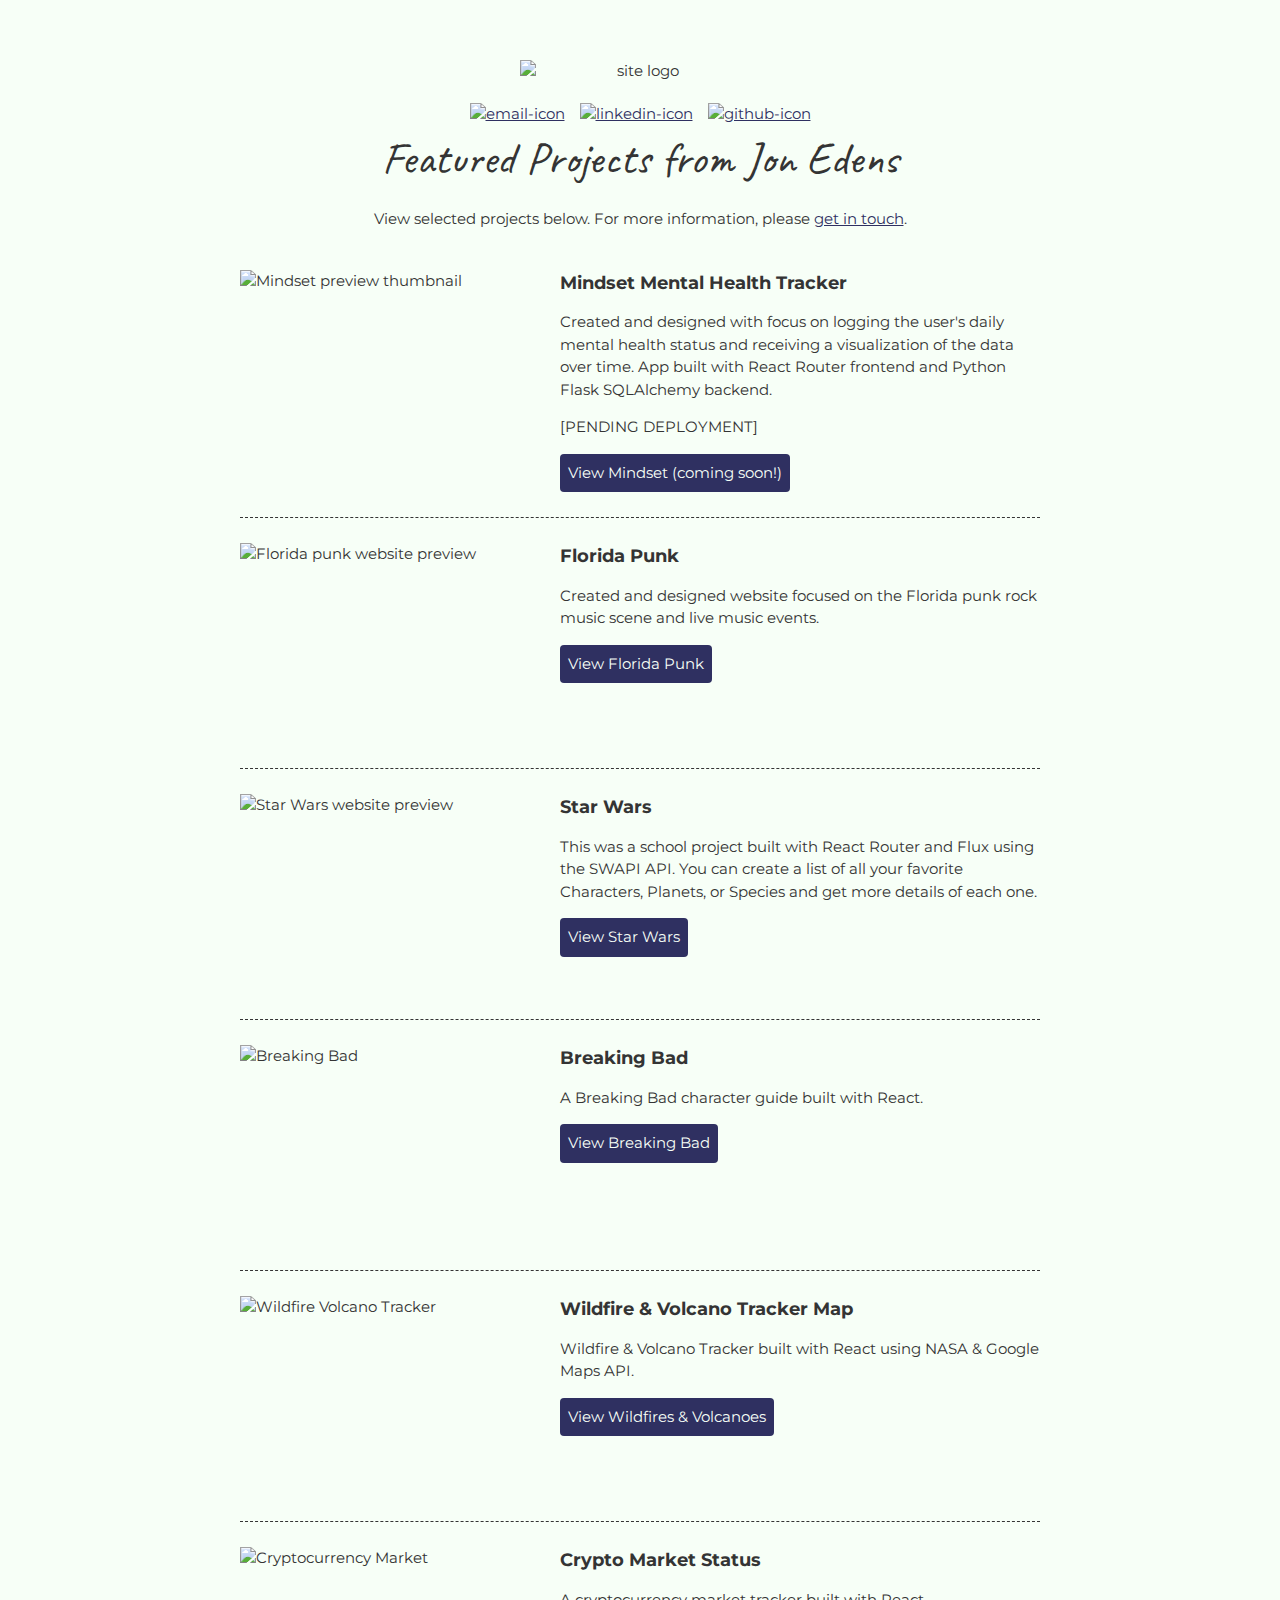
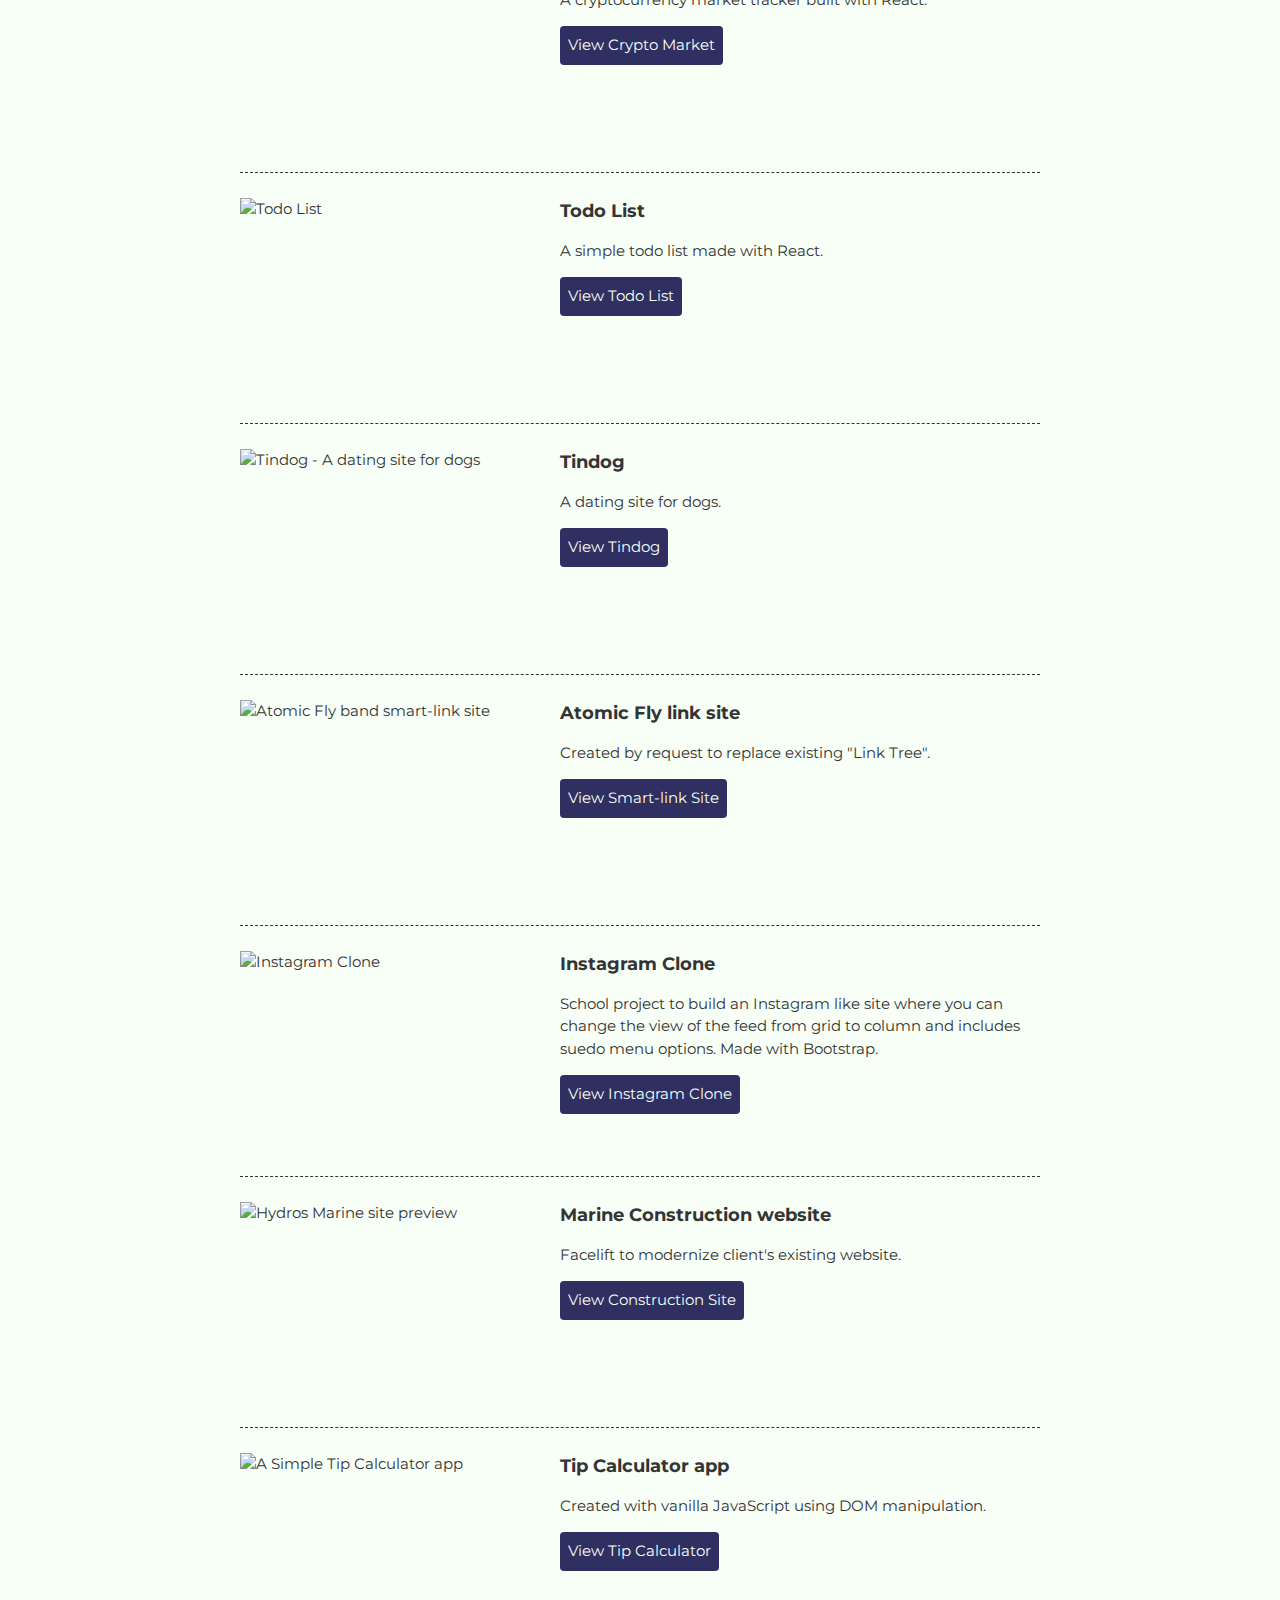
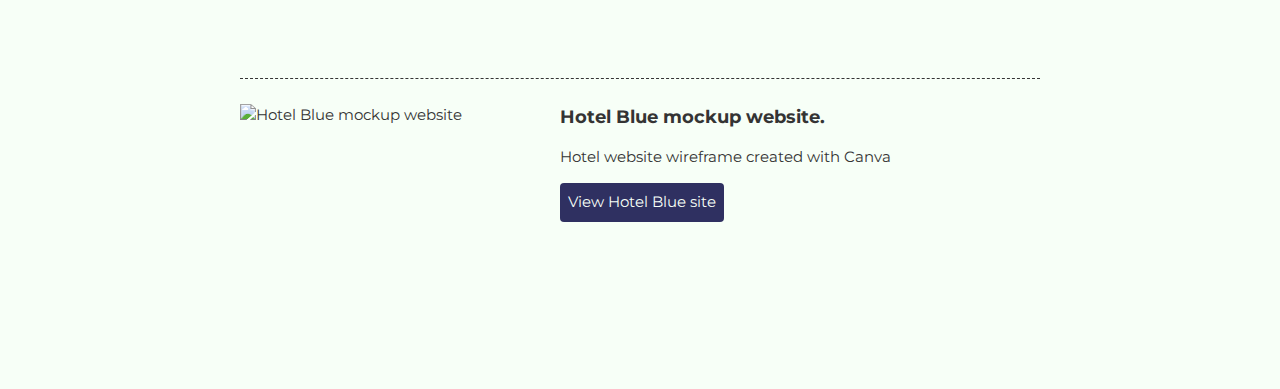
==== index.html @ 1328e7fe "meta update" ====
<!DOCTYPE html>
<html lang="en">
  <head>
    <!-- Google tag (gtag.js) -->
    <script
      async
      src="https://www.googletagmanager.com/gtag/js?id=G-LYN0YYN5Z9"
    ></script>
    <script>
      window.dataLayer = window.dataLayer || [];
      function gtag() {
        dataLayer.push(arguments);
      }
      gtag("js", new Date());

      gtag("config", "G-LYN0YYN5Z9");
    </script>
    <title>Jon Edens | Web Developer for hire: Project Index</title>
    <!-- Meta -->
    <meta charset="utf-8" />
    <meta name="viewport" content="width=device-width, initial-scale=1.0" />
    <meta
      name="description"
      content="Jon Edens Web Developer for hire. View my Project List."
    />
    <meta
      name="keywords"
      content="Jon Edens,edens,jon eden,john edens,john eden,jonathan edens,web developer,software developer,website design,web design,web designer,website redesign,fix my website,update my website,professional website,create website,create a website,website builder,freelance,Florida,Fort Lauderdale,Oakland Park,Miami,for hire,ecommerce website,software engineer,website,html,javascript,css,js,react,react.js,python,website maintenance,wordpress,wordpress developer,wordpress builder,woocommerce,for hire,freelance,shopify,shopify developer"
    />
    <meta name="author" content="Jon Edens, Web Developer" />
    <link
      href="https://fonts.googleapis.com/css2?family=Caveat&amp;family=Montserrat:wght@400;600&amp;display=swap"
      rel="stylesheet"
    />
    <link href="images/favicon-round-je.png" rel="shortcut icon" />
    <link href="styles.css" rel="stylesheet" />
  </head>

  <body>
    <section class="projects">
      <div class="content-wrap divider">
        <!-- LOGO SECTION -->
        <div class="left-wrapper">
          <div class="logo-wrapper">
            <img
              alt="site logo"
              class="logo-img"
              src="https://jonedens.com/images/logo_transparent_crop.png"
            />
          </div>
          <div class="icon-wrapper-left">
            <a
              href="mailto:mrjonedens@gmail.com?subject=Inquiry%20from%20JonEdens.com"
              ><img
                class="icon-email"
                src="https://jonedens.com/images/icons/email_icon_square.png"
                alt="email-icon"
            /></a>
            <a href="https://www.linkedin.com/in/jonedens/" target="_blank"
              ><img
                class="icon-linkedin"
                src="https://jonedens.com/images/icons/linkedin_icon.png"
                alt="linkedin-icon"
            /></a>
            <a href="https://github.com/jedens5000" target="_blank"
              ><img
                class="icon-github"
                src="https://jonedens.com/images/icons/github_icon.png"
                alt="github-icon"
            /></a>
          </div>
        </div>
        <!-- <div class="icon-wrapper">
          <a
            href="mailto:mrjonedens@gmail.com?subject=Inquiry from JonEdens.com"
            ><img
              class="icon-email"
              src="https://jonedens.com/images/icons/email_icon_square.png"
          /></a>
          <a href="https://www.linkedin.com/in/jonedens/" target="_blank"
            ><img
              class="icon-linkedin"
              src="https://jonedens.com/images/icons/linkedin_icon.png"
              alt="linkedin-icon"
          /></a>
          <a href="https://github.com/jedens5000" target="_blank"
            ><img
              class="icon-github"
              src="https://jonedens.com/images/icons/github_icon.png"
              alt="github-icon"
          /></a>
        </div> -->

        <h2 class="center">
          Featured Projects from <span class="break">Jon Edens</span>
        </h2>

        <p class="center">
          View selected projects below. For more information, please
          <a href=" mailto:mrjonedens@gmail.com">get in touch</a>.
        </p>

        <section class="project-item">
          <img
            alt="Mindset preview thumbnail"
            class="project-img"
            id="mindset-img"
            src="https://jonedens.com/images/mental-health-tracker-sm.png"
          />
          <h3>Mindset Mental Health Tracker</h3>
          <p>
            Created and designed with focus on logging the user's daily mental
            health status and receiving a visualization of the data over time.
            App built with React Router frontend and Python Flask SQLAlchemy
            backend.
          </p>
          <p>[PENDING DEPLOYMENT]</p>

          <!-- <p>Log in with these credentials to see the app with active data:<br />
					User: test@test.com || Pw: test123</p> -->
          <a
            class="btn mindset-btn"
            href="https://github.com/jedens5000/Health-Tracker-4GA"
            target="_blank"
            >View Mindset (coming soon!)</a
          >
        </section>

        <section class="project-item">
          <img
            alt="Florida punk website preview"
            class="project-img"
            src="https://jonedens.com/images/floridapunk.png"
          />
          <h3>Florida Punk</h3>
          <p>
            Created and designed website focused on the Florida punk rock music
            scene and live music events.
          </p>
          <a class="btn" href="https://www.floridapunk.com" target="_blank"
            >View Florida Punk</a
          >
        </section>

        <section class="project-item">
          <img
            alt="Star Wars website preview"
            class="project-img"
            src="https://jonedens.com/images/starwars-preview-sm.png"
          />
          <h3>Star Wars</h3>
          <p>
            This was a school project built with React Router and Flux using the
            SWAPI API. You can create a list of all your favorite Characters,
            Planets, or Species and get more details of each one.
          </p>
          <a class="btn" href="https://star-wars-4ga.vercel.app" target="_blank"
            >View Star Wars</a
          >
        </section>

        <section class="project-item">
          <img
            alt="Breaking Bad"
            class="project-img"
            src="https://jonedens.com/images/breakingbad.png"
          />
          <h3>Breaking Bad</h3>
          <p>A Breaking Bad character guide built with React.</p>
          <a class="btn" href="./projects/breaking-bad" target="_blank"
            >View Breaking Bad</a
          >
        </section>

        <section class="project-item">
          <img
            alt="Wildfire Volcano Tracker"
            class="project-img"
            src="https://jonedens.com/images/wildfire-volcano-sm.png"
          />
          <h3>Wildfire &amp; Volcano Tracker Map</h3>
          <p>
            Wildfire &amp; Volcano Tracker built with React using NASA &amp;
            Google Maps API.
          </p>
          <a
            class="btn"
            href="./projects/wildfire-volcano-tracker/"
            target="_blank"
            >View Wildfires &amp; Volcanoes</a
          >
        </section>

        <section class="project-item">
          <img
            alt="Cryptocurrency Market"
            class="project-img"
            src="https://jonedens.com/images/crypto.png"
          />
          <h3>Crypto Market Status</h3>
          <p>A cryptocurrency market tracker built with React.</p>
          <a class="btn" href="./projects/crypto-tracker" target="_blank"
            >View Crypto Market</a
          >
        </section>

        <section class="project-item">
          <img
            alt="Todo List"
            class="project-img"
            src="https://jonedens.com/images/todo-preview.png"
          />
          <h3>Todo List</h3>
          <p>A simple todo list made with React.</p>
          <a
            class="btn"
            href="https://jedens-todo-list.vercel.app"
            target="_blank"
            >View Todo List</a
          >
        </section>

        <section class="project-item">
          <img
            alt="Tindog - A dating site for dogs"
            class="project-img"
            src="https://jonedens.com/images/tin-dog.png"
          />
          <h3>Tindog</h3>
          <p>A dating site for dogs.</p>
          <a class="btn" href="./projects/tindog/" target="_blank"
            >View Tindog</a
          >
        </section>

        <section class="project-item">
          <img
            alt="Atomic Fly band smart-link site"
            class="project-img"
            src="https://jonedens.com/images/AF-links.jpg"
          />
          <h3>Atomic Fly link site</h3>
          <p>Created by request to replace existing &quot;Link Tree&quot;.</p>
          <a class="btn" href="./projects/atomicfly/" target="_blank"
            >View Smart-link Site</a
          >
        </section>

        <section class="project-item">
          <img
            alt="Instagram Clone"
            class="project-img"
            src="https://jonedens.com/images/insta-preview.png"
          />
          <h3>Instagram Clone</h3>
          <p>
            School project to build an Instagram like site where you can change
            the view of the feed from grid to column and includes suedo menu
            options. Made with Bootstrap.
          </p>
          <a class="btn" href="./projects/instagram/" target="_blank"
            >View Instagram Clone</a
          >
        </section>

        <section class="project-item">
          <img
            alt="Hydros Marine site preview"
            class="project-img"
            src="https://jonedens.com/images/hydro-marine-preview.jpg"
          />
          <h3>Marine Construction website</h3>
          <p>Facelift to modernize client's existing website.</p>
          <a class="btn" href="./projects/hydros-marine/" target="_blank"
            >View Construction Site</a
          >
        </section>

        <section class="project-item">
          <img
            alt="A Simple Tip Calculator app"
            class="project-img"
            src="https://jonedens.com/images/tip-calculator.png"
          />
          <h3>Tip Calculator app</h3>
          <p>Created with vanilla JavaScript using DOM manipulation.</p>
          <a class="btn" href="./projects/tip-calculator/" target="_blank"
            >View Tip Calculator</a
          >
        </section>

        <section class="project-item">
          <img
            alt="Hotel Blue mockup website"
            class="project-img"
            src="https://jonedens.com/images/hotelblue.png"
          />
          <h3>Hotel Blue mockup website.</h3>
          <p>Hotel website wireframe created with Canva</p>
          <a
            class="btn"
            href="https://www.canva.com/design/DAEsFxUcDjE/vSkSIZcuU9o3FLZ7LSgmeQ/view?website#4:hotel-blue"
            target="_blank"
            >View Hotel Blue site</a
          >
        </section>
      </div>
    </section>
  </body>
  <!-- THIS SECTION INTENDED FOR MOBILE USE ONLY -->
  <!-- <footer>
	<div class="footer-wrapper">
		<a href="mailto:mrjonedens@gmail.com?subject=Inquiry from JonEdens.com"><img class="icon-email"
				src="https://jonedens.com/images/icons/email_icon_square.png"></a>
		<a href="https://www.linkedin.com/in/jonedens/" target="_blank"><img class="icon-linkedin"
				src="https://jonedens.com/images/icons/linkedin_icon.png" alt="linkedin-icon"></a>
		<a href="https://github.com/jedens5000" target="_blank"><img class="icon-github"
				src="https://jonedens.com/images/icons/github_icon.png" alt="github-icon"></a>
	</div>
</footer> -->
</html>
---- styles.css ----
/* Global Styles
----------------------------------------------------------- */
html {
  box-sizing: border-box;
}
*,
*:before,
*:after {
  box-sizing: inherit;
}
body {
  color: #343434;
  margin: 0;
  padding: 0;
  font-family: "Montserrat", sans-serif;
  font-size: 15px;
  line-height: 1.5;
}

.left-wrapper {
  position: fixed;
  left: 2%;
  display: flex;
  flex-direction: column;
  width: 20%;
  text-align: center;
}

.logo-wrapper {
  position: relative;
  left: 2%;
  display: flex;
  flex-direction: column;
  /* width: 20%; */
  /* border: dotted red 1px; */
}

.logo-img {
  position: relative;
  /* left: 2%; */
  /* width: 20%; */
  padding-bottom: 20px;
}

.icon-wrapper-left {
  position: relative;
  display: flex;
  flex-direction: row;
  /* justify-items: end; */
  justify-content: center;
  float: right;
  /* right: 20px; */
  z-index: 1;
}

/* .icon-wrapper {
  position: absolute;
  display: flex;
  flex-direction: row;
  justify-items: end;
  float: right;
  right: 20px;
  border: dotted red 1px;
} */
.icon-email,
.icon-linkedin,
.icon-github {
  height: 3rem;
}
.icon-linkedin {
  padding: 0 15px;
}

.project-img {
  width: 300px;
  height: 200px;
}
a {
  color: #ffe66d;
}
a:hover {
  text-decoration: none;
}
h1 {
  font-size: 100px;
  line-height: 1;
}
h2 {
  margin: 0;
  font-size: 45px;
}
h1,
h2 {
  font-family: "Caveat", cursive;
  font-weight: 400;
  margin: 0;
}
.content-wrap {
  max-width: 800px;
  width: 85%;
  margin: 0 auto;
  padding: 60px 0;
}
h3 {
  margin-bottom: 0;
}
.item-details h3 + p {
  font-style: italic;
}
.item-details h3 ~ p {
  margin: 0;
}
.divider > section {
  border-bottom: 1px dashed #343434;
  padding: 25px 0;
}
.divider > section:last-of-type {
  border-bottom: none;
}

.footer-wrapper {
  position: relative;
  display: flex;
  flex-direction: row;
  justify-content: center;
}

/* Profile
----------------------------------------------------------- */
header {
  background: #2f3061;
  color: #f7fff7;
}

/* Projects
----------------------------------------------------------- */
.projects {
  background: #f7fff7;
}
.projects a {
  color: #2f3061;
}
.projects .btn {
  color: #f7fff7;
  background: #2f3061;
  text-decoration: none;
  padding: 8px;
  border-radius: 4px;
  display: inline-block;
}
.projects btn:hover {
  background: rgba(47, 48, 97, 80%);
}
.project-item {
  overflow: hidden;
  border-bottom: 1px dashed #343434;
  padding: 25px 0;
}
.project-item h3 {
  margin-top: 0;
}
/* Work Experience
----------------------------------------------------------- */
/* .work {
  background: #a1c6d7;
} */

/* Education
----------------------------------------------------------- */
/* .education {
  background-image: url(../images/joanna-kosinska-unsplash.jpg);
  background-size: cover;
  background-position: top right;
  padding-bottom: 100px;
}
.education p {
  width: 60%;
} */

/* Contact
----------------------------------------------------------- */
/* footer {
  background: #343434;
  color: #f7fff7;
} */
/* .contact-list {
  list-style-type: none;
  padding: 0;
}
.contact-list a {
  padding: 15px;
  display: inline-block;
} */

/* Responsive styles
----------------------------------------------------------- */
/* viewports that are 1444px or LESS */
@media screen and (max-width: 1444px) {
  .left-wrapper {
    position: relative;
    display: flex;
    flex-direction: column;
    justify-content: center;
    margin: 0 auto;
    width: 95%;
    left: auto;
    /* border: dotted red 1px; */
  }
  .logo-wrapper {
    position: relative;
    left: 0%;
  }
  .logo-img {
    position: relative;
    width: 15rem;
    margin: 0 auto;
    text-align: center;
  }

  .center {
    text-align: center;
  }
}

@media screen and (max-width: 938px) {
  #mindset-img {
    margin-bottom: 70px;
  }
}

/* this media query only applies to viewports that are 750px or LARGER */
@media screen and (min-width: 750px) {
  header,
  footer {
    text-align: center;
  }
  .project-item img {
    float: left;
    margin-right: 20px;
  }
  .job-item {
    display: grid;
    grid-template-columns: 1fr 2fr;
    column-gap: 20px;
  }
  .contact-list {
    display: flex;
    justify-content: center;
  }
}
/* viewports that are 749px or LESS */
@media screen and (max-width: 749px) {
  h1 {
    font-size: 75px;
    line-height: 0.9;
    margin-bottom: 20px;
  }
  h2 {
    font-size: 30px;
    line-height: 1;
  }
  .contact-list a {
    padding: 5px;
  }
  .logo-img {
    width: 15rem;
    float: none;
    margin: 0 auto;
  }
  /* .icon-wrapper {
    position: relative;
    flex-direction: row;
    justify-content: center;
    right: auto;
    padding-top: 15px;
  } */
  .project-item {
    text-align: center;
  }
  .project-img {
    float: none;
    margin-bottom: 15px;
  }
  #mindset-img {
    margin-bottom: 15px;
  }
}

@media screen and (max-width: 425px) {
  .break::before {
    content: "\a";
    white-space: pre;
  }
}
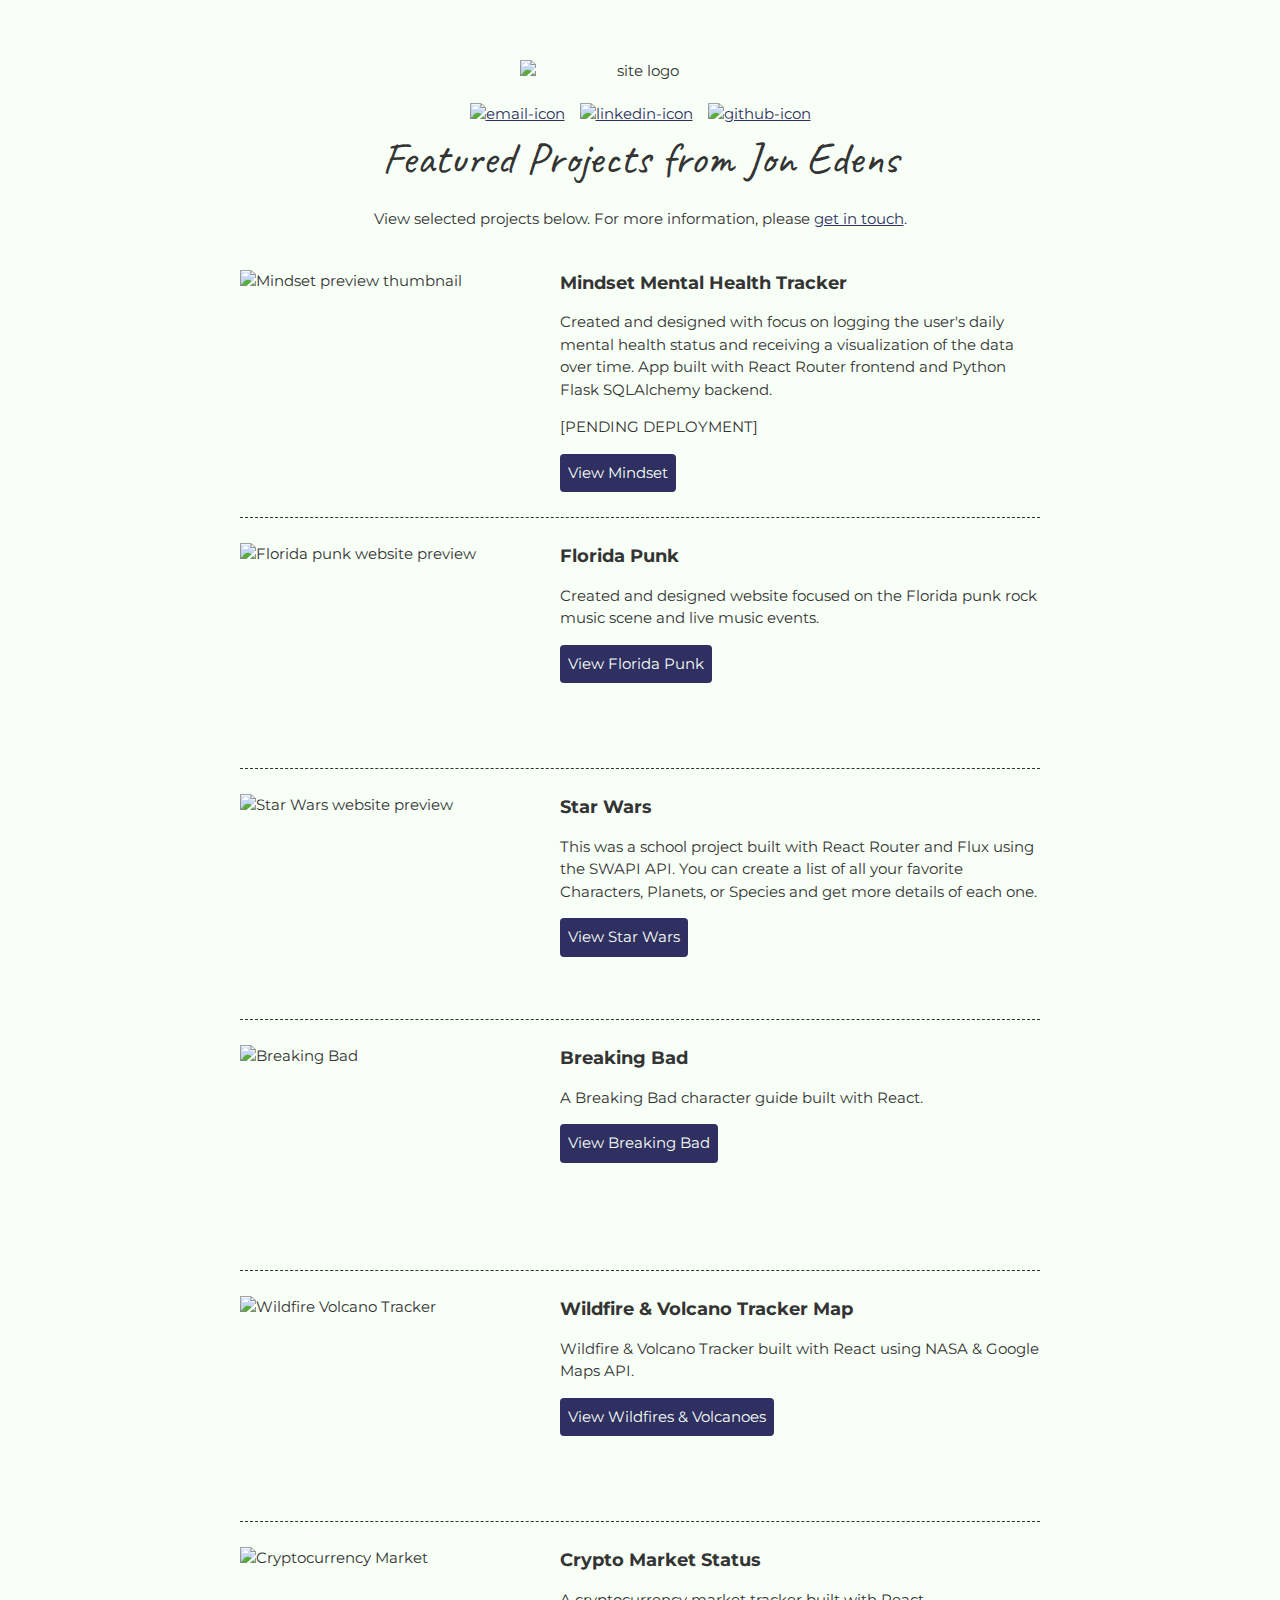
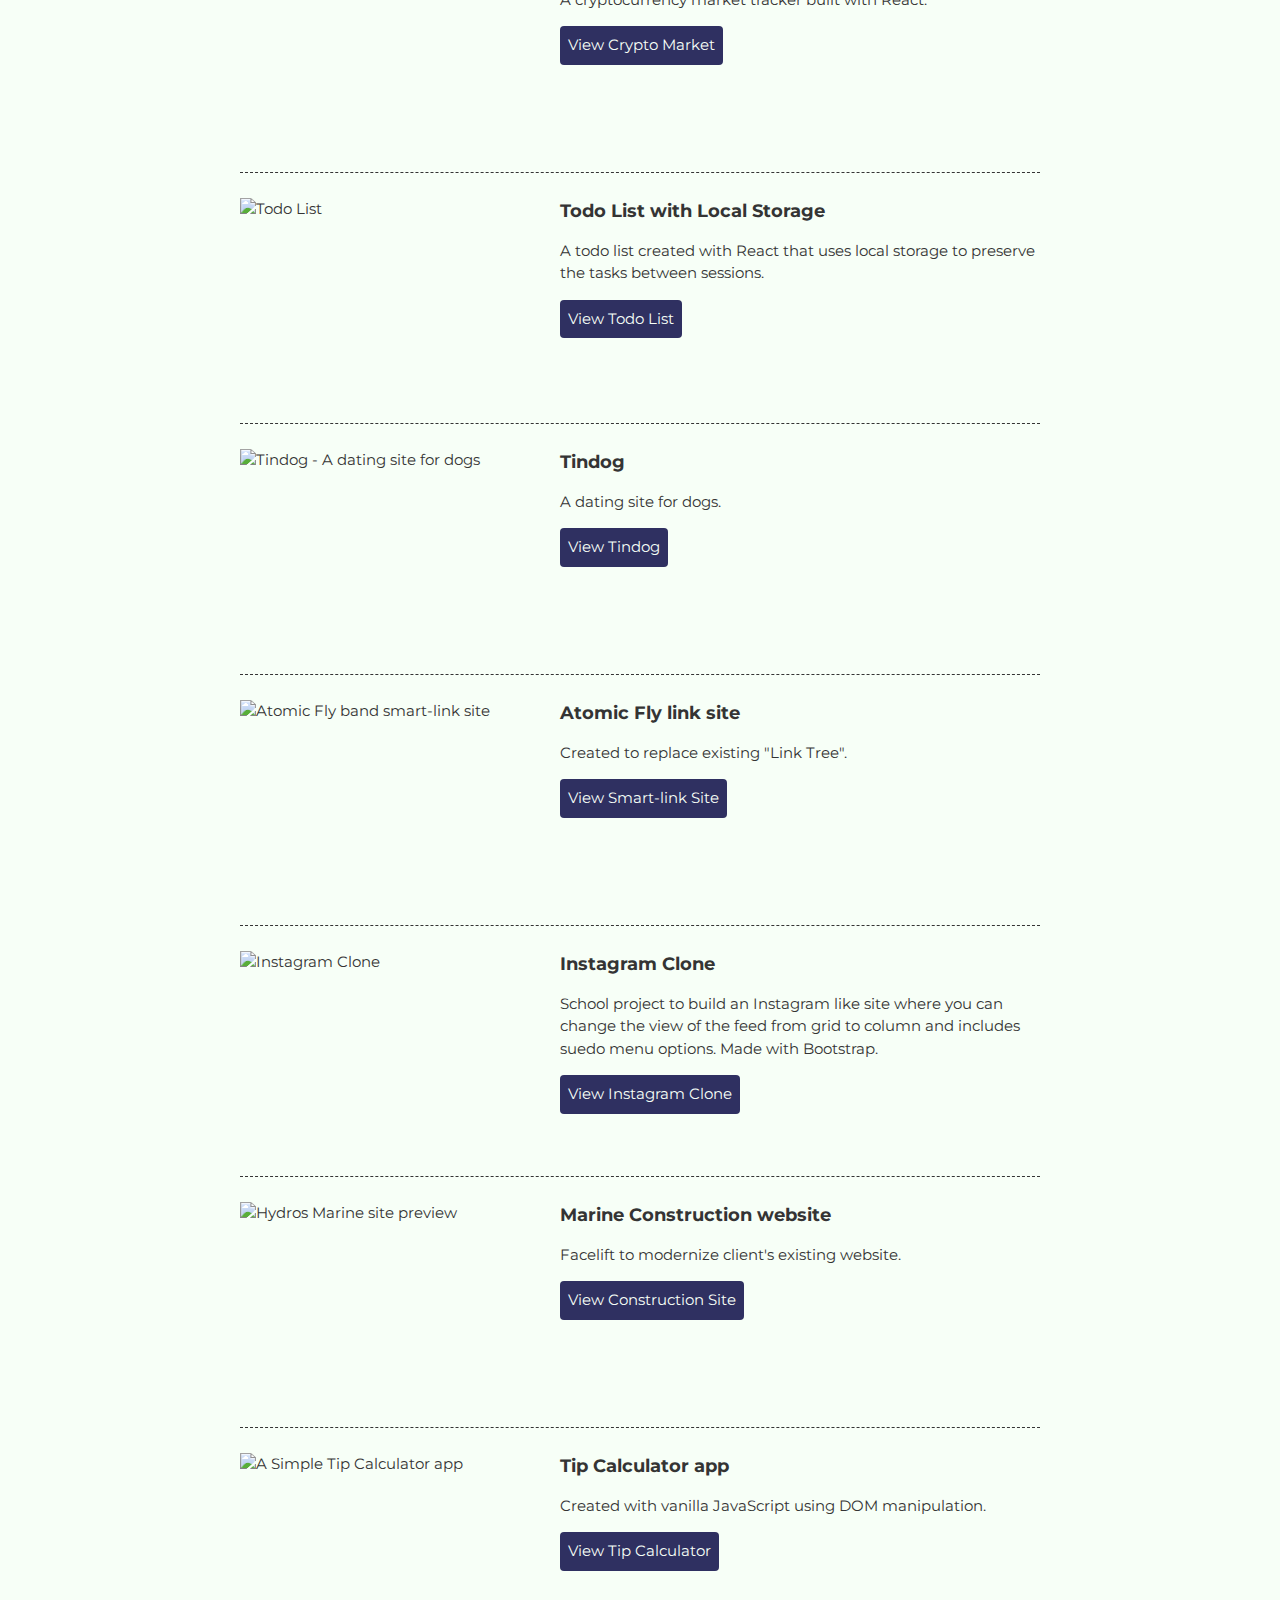
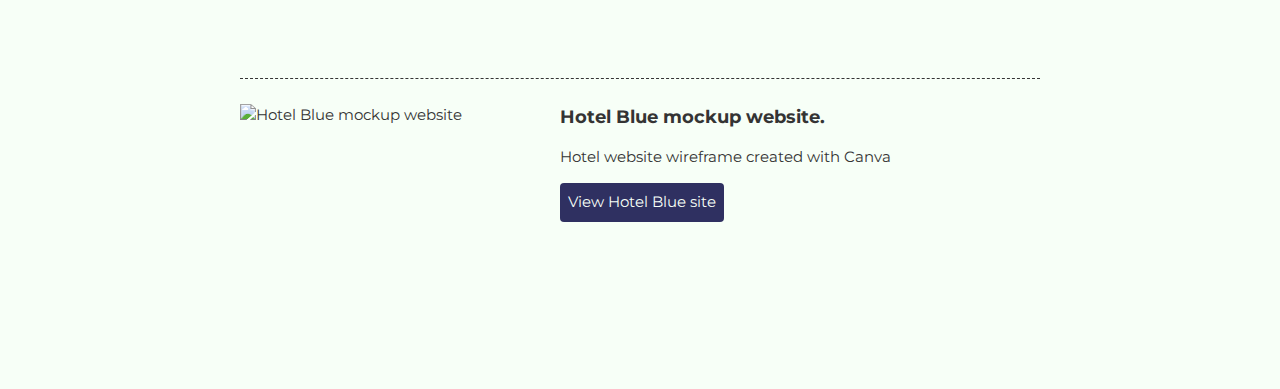
==== commit bfa84dd8: "Updated todo list to localStorage" ====
--- a/index.html
+++ b/index.html
@@ -21,11 +21,11 @@
     <meta name="viewport" content="width=device-width, initial-scale=1.0" />
     <meta
       name="description"
-      content="Jon Edens Web Developer for hire. View my Project List."
+      content="Jon Edens: Web Developer for hire. View my Project List."
     />
     <meta
       name="keywords"
-      content="Jon Edens,edens,jon eden,john edens,john eden,jonathan edens,web developer,software developer,website design,web design,web designer,website redesign,fix my website,update my website,professional website,create website,create a website,website builder,freelance,Florida,Fort Lauderdale,Oakland Park,Miami,for hire,ecommerce website,software engineer,website,html,javascript,css,js,react,react.js,python,website maintenance,wordpress,wordpress developer,wordpress builder,woocommerce,for hire,freelance,shopify,shopify developer"
+      content="Jon Edens,edens,jon eden,john edens,john eden,jonathan edens,web developer,software developer,website design,web design,web designer,website redesign,fix my website,update my website,professional website,create website,create a website,website builder,freelance,Florida,South Florida,Fort Lauderdale,Oakland Park,Miami,for hire,ecommerce website,software engineer,website,html,javascript,css,php,js,react,react.js,python,website maintenance,wordpress,wordpress developer,wordpress builder,woocommerce,for hire,freelance,shopify,shopify developer"
     />
     <meta name="author" content="Jon Edens, Web Developer" />
     <link
@@ -122,7 +122,7 @@
             class="btn mindset-btn"
             href="https://github.com/jedens5000/Health-Tracker-4GA"
             target="_blank"
-            >View Mindset (coming soon!)</a
+            >View Mindset</a
           >
         </section>
 
@@ -210,14 +210,20 @@
             class="project-img"
             src="https://jonedens.com/images/todo-preview.png"
           />
-          <h3>Todo List</h3>
-          <p>A simple todo list made with React.</p>
-          <a
+          <h3>Todo List with Local Storage</h3>
+          <p>
+            A todo list created with React that uses local storage to preserve
+            the tasks between sessions.
+          </p>
+          <a class="btn" href="./projects/todo/" target="_blank"
+            >View Todo List</a
+          >
+          <!-- <a
             class="btn"
             href="https://jedens-todo-list.vercel.app"
             target="_blank"
             >View Todo List</a
-          >
+          > -->
         </section>
 
         <section class="project-item">
@@ -240,7 +246,7 @@
             src="https://jonedens.com/images/AF-links.jpg"
           />
           <h3>Atomic Fly link site</h3>
-          <p>Created by request to replace existing &quot;Link Tree&quot;.</p>
+          <p>Created to replace existing &quot;Link Tree&quot;.</p>
           <a class="btn" href="./projects/atomicfly/" target="_blank"
             >View Smart-link Site</a
           >
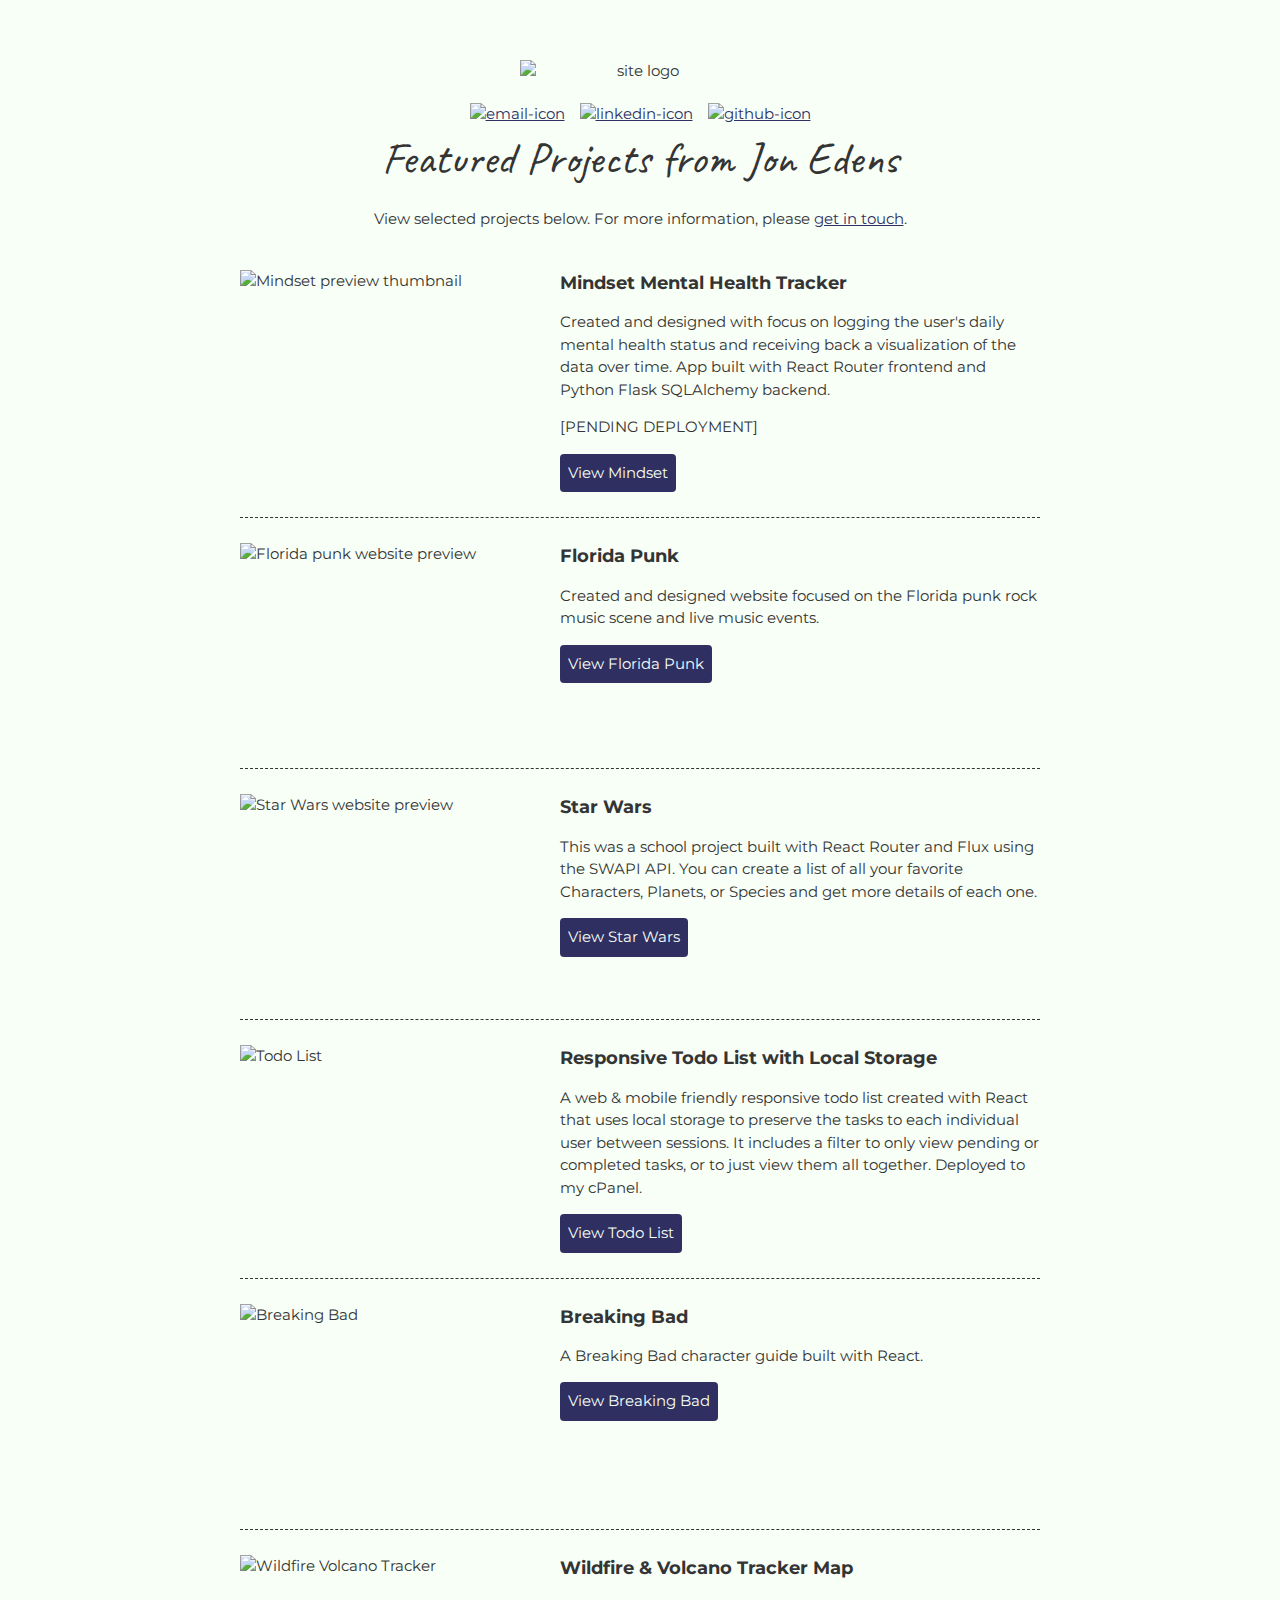
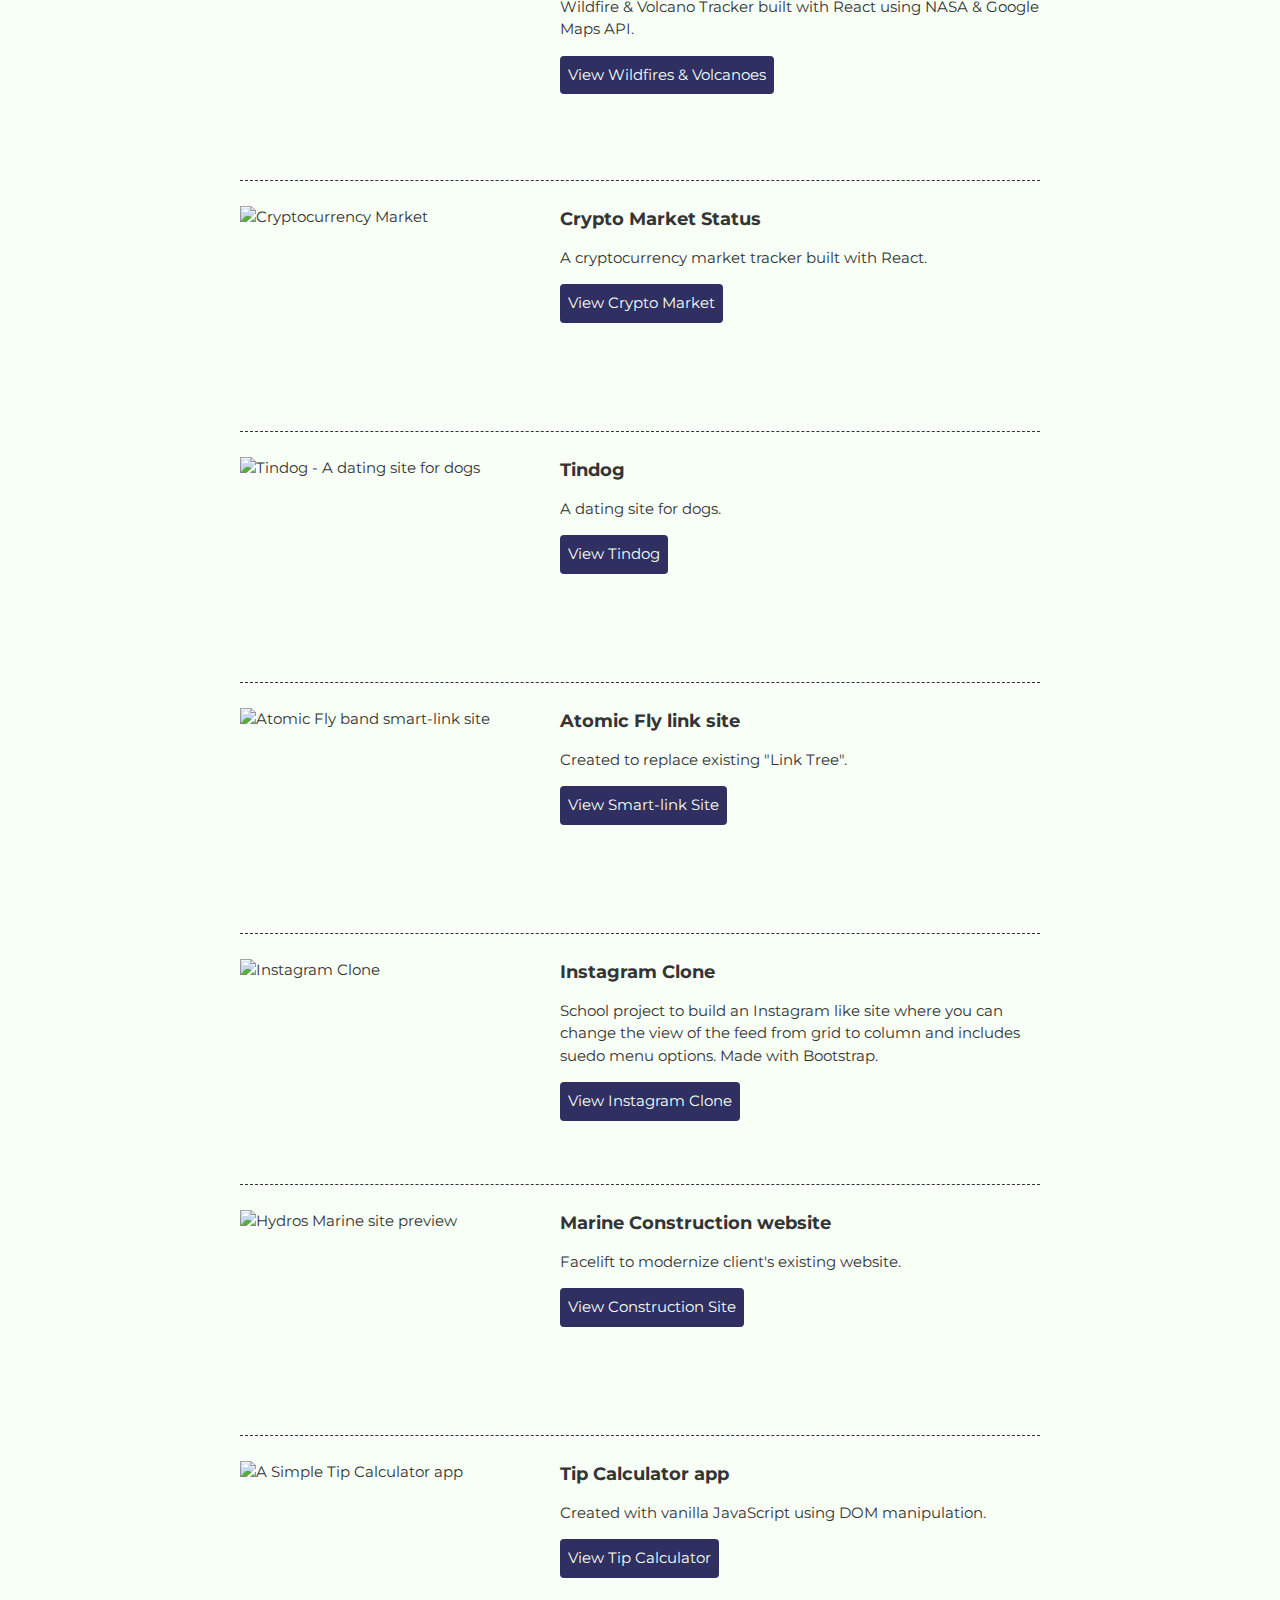
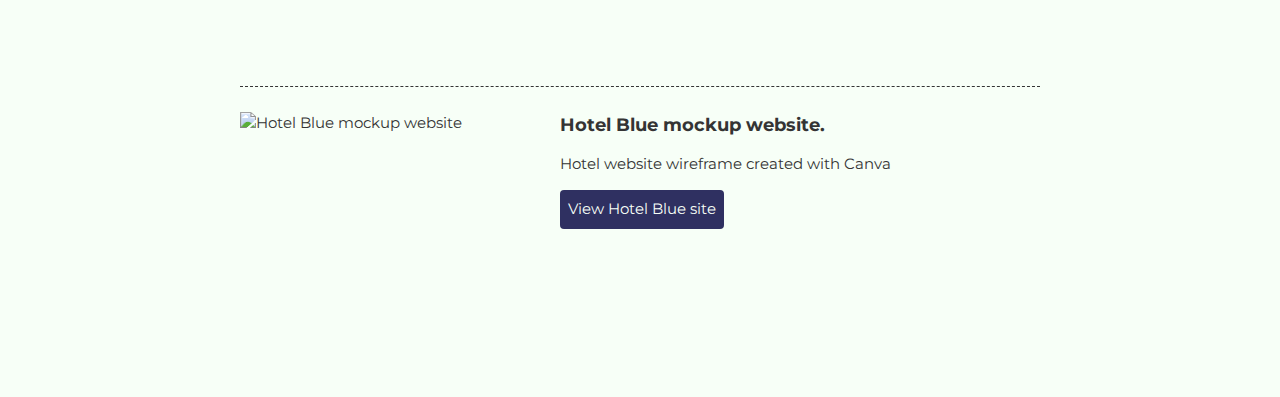
==== commit bd266fb3: "Updated Todo list project" ====
--- a/index.html
+++ b/index.html
@@ -110,9 +110,9 @@
           <h3>Mindset Mental Health Tracker</h3>
           <p>
             Created and designed with focus on logging the user's daily mental
-            health status and receiving a visualization of the data over time.
-            App built with React Router frontend and Python Flask SQLAlchemy
-            backend.
+            health status and receiving back a visualization of the data over
+            time. App built with React Router frontend and Python Flask
+            SQLAlchemy backend.
           </p>
           <p>[PENDING DEPLOYMENT]</p>
 
@@ -161,59 +161,17 @@
 
         <section class="project-item">
           <img
-            alt="Breaking Bad"
-            class="project-img"
-            src="https://jonedens.com/images/breakingbad.png"
-          />
-          <h3>Breaking Bad</h3>
-          <p>A Breaking Bad character guide built with React.</p>
-          <a class="btn" href="./projects/breaking-bad" target="_blank"
-            >View Breaking Bad</a
-          >
-        </section>
-
-        <section class="project-item">
-          <img
-            alt="Wildfire Volcano Tracker"
-            class="project-img"
-            src="https://jonedens.com/images/wildfire-volcano-sm.png"
-          />
-          <h3>Wildfire &amp; Volcano Tracker Map</h3>
-          <p>
-            Wildfire &amp; Volcano Tracker built with React using NASA &amp;
-            Google Maps API.
-          </p>
-          <a
-            class="btn"
-            href="./projects/wildfire-volcano-tracker/"
-            target="_blank"
-            >View Wildfires &amp; Volcanoes</a
-          >
-        </section>
-
-        <section class="project-item">
-          <img
-            alt="Cryptocurrency Market"
-            class="project-img"
-            src="https://jonedens.com/images/crypto.png"
-          />
-          <h3>Crypto Market Status</h3>
-          <p>A cryptocurrency market tracker built with React.</p>
-          <a class="btn" href="./projects/crypto-tracker" target="_blank"
-            >View Crypto Market</a
-          >
-        </section>
-
-        <section class="project-item">
-          <img
             alt="Todo List"
             class="project-img"
             src="https://jonedens.com/images/todo-preview.png"
           />
-          <h3>Todo List with Local Storage</h3>
-          <p>
-            A todo list created with React that uses local storage to preserve
-            the tasks between sessions.
+          <h3>Responsive Todo List with Local Storage</h3>
+          <p>
+            A web & mobile friendly responsive todo list created with React that
+            uses local storage to preserve the tasks to each individual user
+            between sessions. It includes a filter to only view pending or
+            completed tasks, or to just view them all together. Deployed to my
+            cPanel.
           </p>
           <a class="btn" href="./projects/todo/" target="_blank"
             >View Todo List</a
@@ -224,6 +182,51 @@
             target="_blank"
             >View Todo List</a
           > -->
+        </section>
+
+        <section class="project-item">
+          <img
+            alt="Breaking Bad"
+            class="project-img"
+            src="https://jonedens.com/images/breakingbad.png"
+          />
+          <h3>Breaking Bad</h3>
+          <p>A Breaking Bad character guide built with React.</p>
+          <a class="btn" href="./projects/breaking-bad" target="_blank"
+            >View Breaking Bad</a
+          >
+        </section>
+
+        <section class="project-item">
+          <img
+            alt="Wildfire Volcano Tracker"
+            class="project-img"
+            src="https://jonedens.com/images/wildfire-volcano-sm.png"
+          />
+          <h3>Wildfire &amp; Volcano Tracker Map</h3>
+          <p>
+            Wildfire &amp; Volcano Tracker built with React using NASA &amp;
+            Google Maps API.
+          </p>
+          <a
+            class="btn"
+            href="./projects/wildfire-volcano-tracker/"
+            target="_blank"
+            >View Wildfires &amp; Volcanoes</a
+          >
+        </section>
+
+        <section class="project-item">
+          <img
+            alt="Cryptocurrency Market"
+            class="project-img"
+            src="https://jonedens.com/images/crypto.png"
+          />
+          <h3>Crypto Market Status</h3>
+          <p>A cryptocurrency market tracker built with React.</p>
+          <a class="btn" href="./projects/crypto-tracker" target="_blank"
+            >View Crypto Market</a
+          >
         </section>
 
         <section class="project-item">
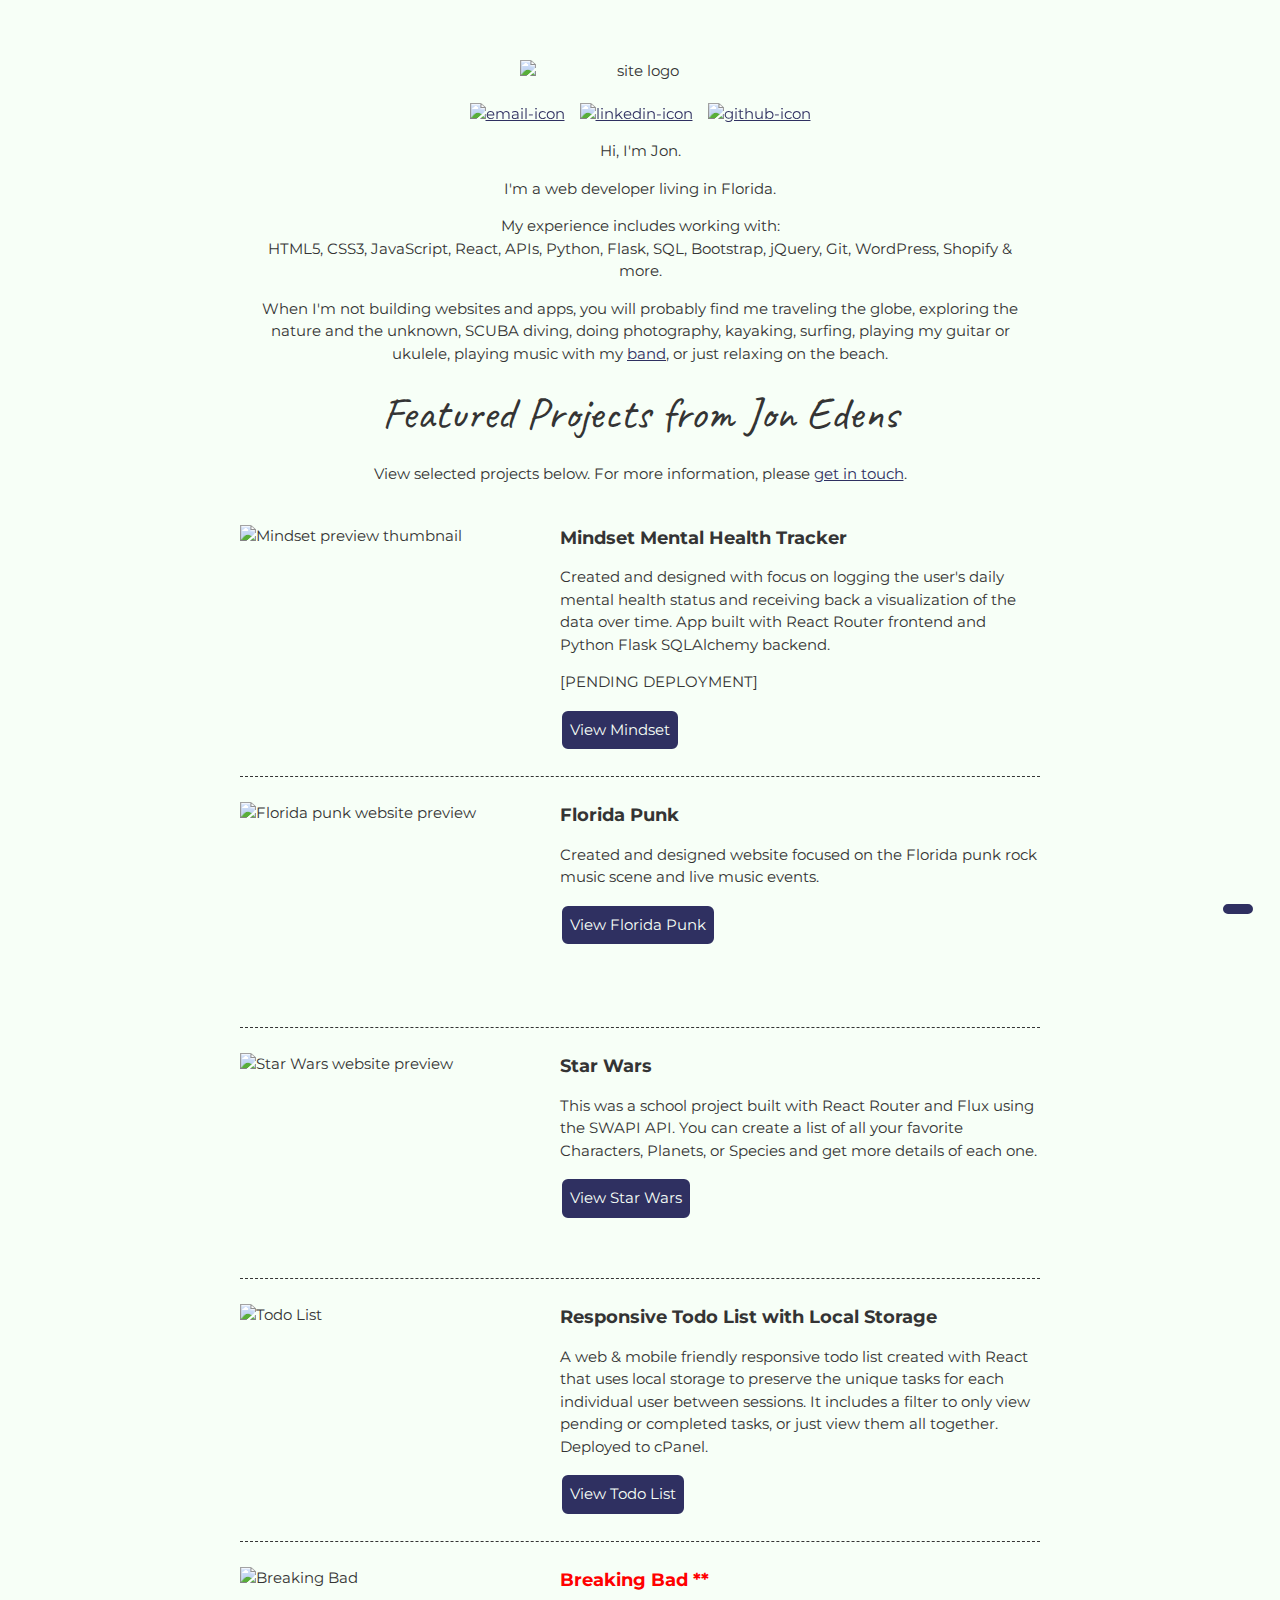
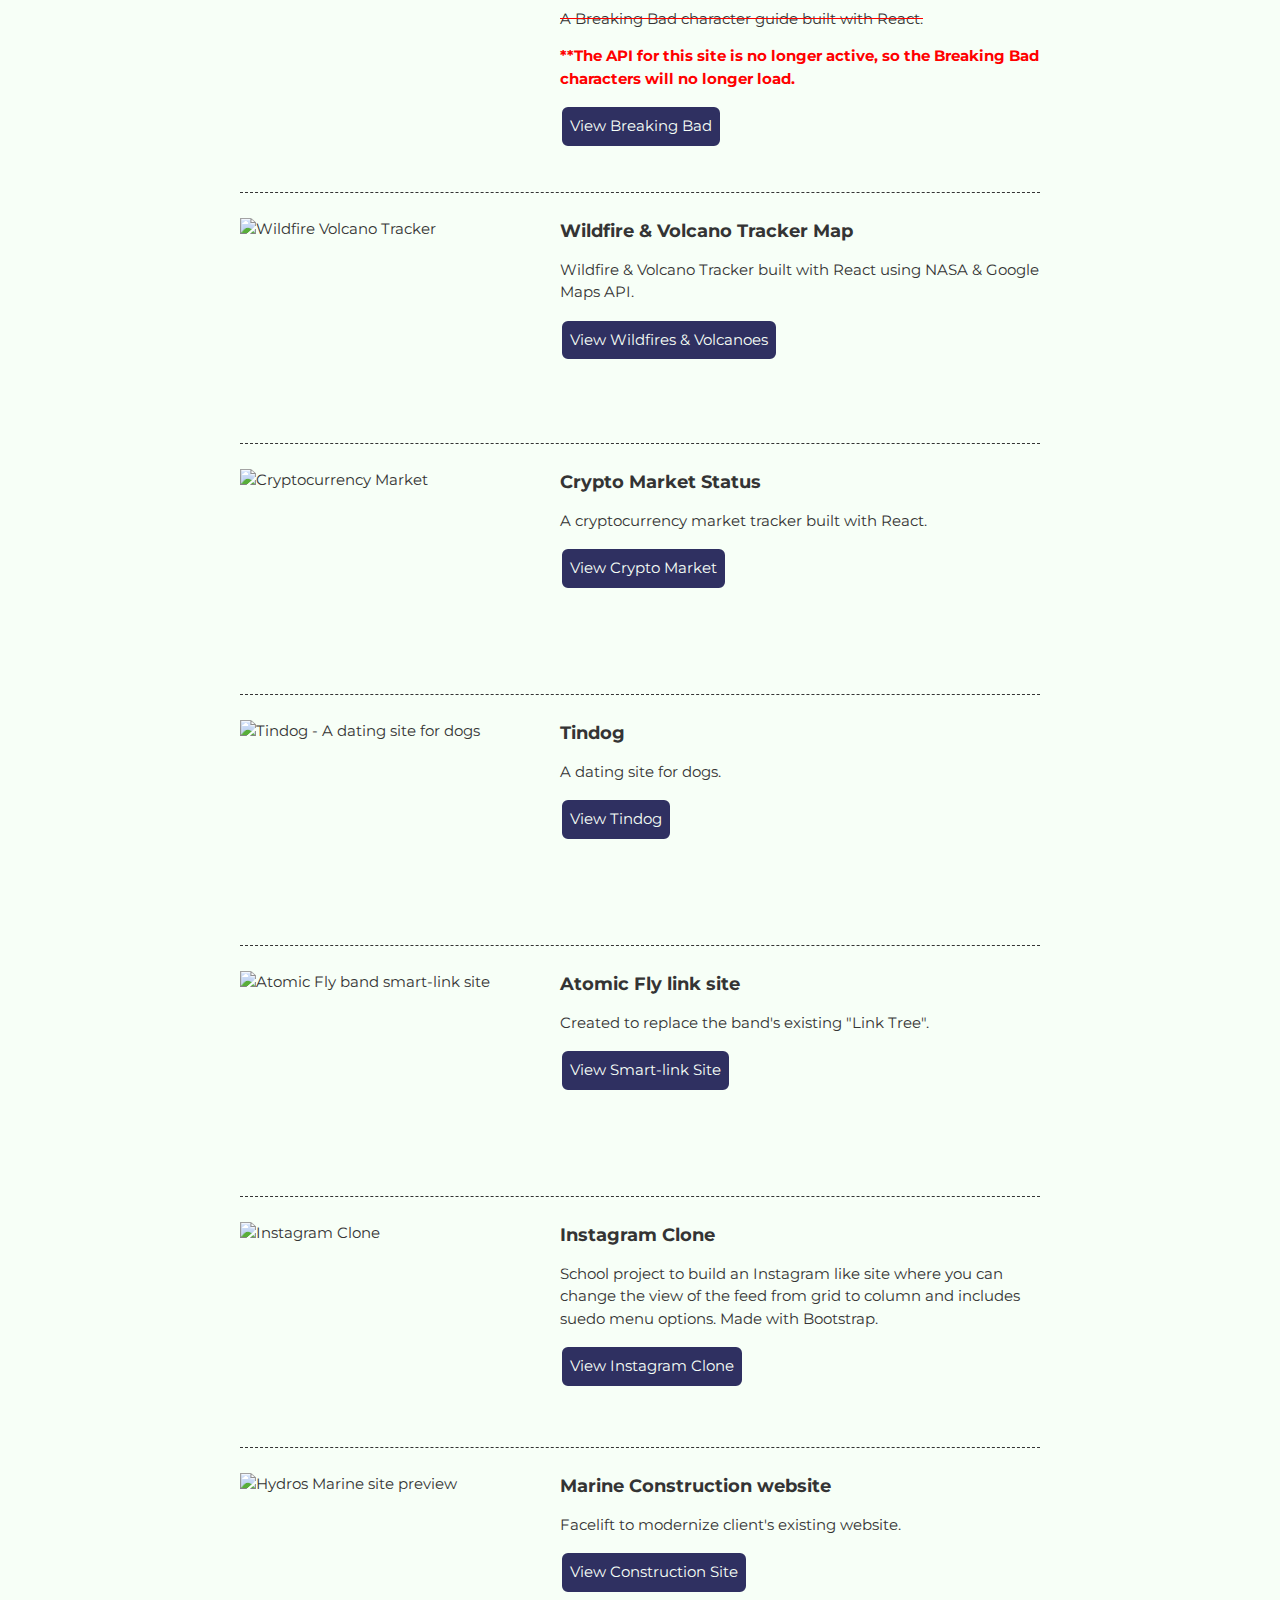
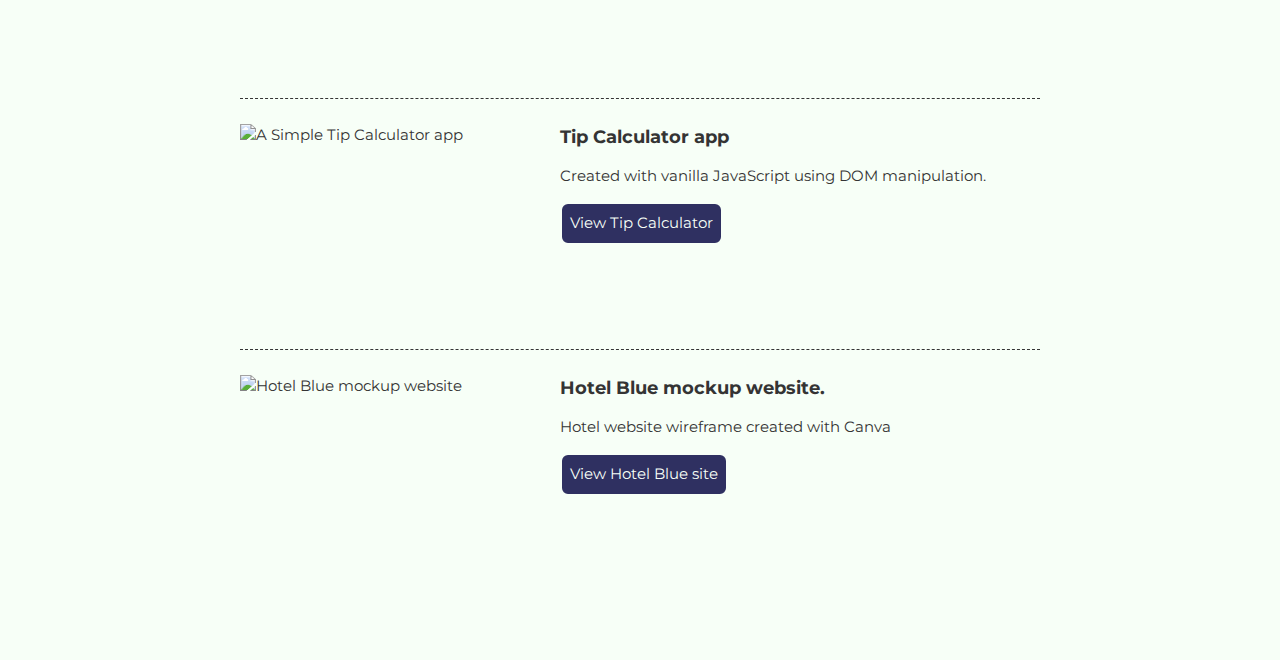
==== commit 66829d21: "Added About copy and Scroll to Top" ====
--- a/index.html
+++ b/index.html
@@ -1,7 +1,7 @@
 <!DOCTYPE html>
 <html lang="en">
   <head>
-    <!-- Google tag (gtag.js) -->
+    <!-- START Google tag (gtag.js) -->
     <script
       async
       src="https://www.googletagmanager.com/gtag/js?id=G-LYN0YYN5Z9"
@@ -15,6 +15,7 @@
 
       gtag("config", "G-LYN0YYN5Z9");
     </script>
+    <!-- END Google tag (gtag.js) -->
     <title>Jon Edens | Web Developer for hire: Project Index</title>
     <!-- Meta -->
     <meta charset="utf-8" />
@@ -32,7 +33,19 @@
       href="https://fonts.googleapis.com/css2?family=Caveat&amp;family=Montserrat:wght@400;600&amp;display=swap"
       rel="stylesheet"
     />
-    <link href="images/favicon-round-je.png" rel="shortcut icon" />
+    <script
+      src="https://kit.fontawesome.com/2d49b71255.js"
+      crossorigin="anonymous"
+    ></script>
+    <!-- <link
+      rel="stylesheet"
+      href="https://kit.fontawesome.com/2d49b71255.css"
+      crossorigin="anonymous"
+    /> -->
+    <link
+      href="https://jonedens.com/images/favicon-round-je.png"
+      rel="shortcut icon"
+    />
     <link href="styles.css" rel="stylesheet" />
   </head>
 
@@ -48,7 +61,7 @@
               src="https://jonedens.com/images/logo_transparent_crop.png"
             />
           </div>
-          <div class="icon-wrapper-left">
+          <div class="icon-wrapper-left typewriter">
             <a
               href="mailto:mrjonedens@gmail.com?subject=Inquiry%20from%20JonEdens.com"
               ><img
@@ -68,6 +81,26 @@
                 src="https://jonedens.com/images/icons/github_icon.png"
                 alt="github-icon"
             /></a>
+          </div>
+          <div>
+            <p>Hi, I'm Jon.</p>
+            <p>I'm a web developer living in Florida.</p>
+            <p>
+              My experience includes working with:<br />HTML5, CSS3, JavaScript,
+              React, APIs, Python, Flask, SQL, Bootstrap, jQuery, Git,
+              WordPress, Shopify & more.
+            </p>
+            <p>
+              When I'm not building websites and apps, you will probably find me
+              traveling the globe, exploring the nature and the unknown, SCUBA
+              diving, doing photography, kayaking, surfing, playing my guitar or
+              ukulele, playing music with my
+              <a
+                href="https://open.spotify.com/artist/5g1VSK3R5Y29o5bQH8Vcum?si=A2x75m_ITrO0tTBgC1ZCwg"
+                target="_blank"
+                >band</a
+              >, or just relaxing on the beach.
+            </p>
           </div>
         </div>
         <!-- <div class="icon-wrapper">
@@ -90,6 +123,11 @@
               alt="github-icon"
           /></a>
         </div> -->
+        <!-- START Scroll to the top -->
+        <div class="scroll-container">
+          <a href="#top" class="btn"><i class="fa-solid fa-angles-up"></i></a>
+        </div>
+        <!-- END Scroll to the top -->
 
         <h2 class="center">
           Featured Projects from <span class="break">Jon Edens</span>
@@ -119,7 +157,7 @@
           <!-- <p>Log in with these credentials to see the app with active data:<br />
 					User: test@test.com || Pw: test123</p> -->
           <a
-            class="btn mindset-btn"
+            class="btn"
             href="https://github.com/jedens5000/Health-Tracker-4GA"
             target="_blank"
             >View Mindset</a
@@ -168,10 +206,9 @@
           <h3>Responsive Todo List with Local Storage</h3>
           <p>
             A web & mobile friendly responsive todo list created with React that
-            uses local storage to preserve the tasks to each individual user
-            between sessions. It includes a filter to only view pending or
-            completed tasks, or to just view them all together. Deployed to my
-            cPanel.
+            uses local storage to preserve the unique tasks for each individual
+            user between sessions. It includes a filter to only view pending or
+            completed tasks, or just view them all together. Deployed to cPanel.
           </p>
           <a class="btn" href="./projects/todo/" target="_blank"
             >View Todo List</a
@@ -190,8 +227,15 @@
             class="project-img"
             src="https://jonedens.com/images/breakingbad.png"
           />
-          <h3>Breaking Bad</h3>
-          <p>A Breaking Bad character guide built with React.</p>
+          <h3 class="broken">Breaking Bad **</h3>
+          <p class="strike">A Breaking Bad character guide built with React.</p>
+          <p class="notice">
+            <strong
+              >**The API for this site is no longer active, so the Breaking Bad
+              characters will no longer load.</strong
+            >
+          </p>
+
           <a class="btn" href="./projects/breaking-bad" target="_blank"
             >View Breaking Bad</a
           >
@@ -249,7 +293,7 @@
             src="https://jonedens.com/images/AF-links.jpg"
           />
           <h3>Atomic Fly link site</h3>
-          <p>Created to replace existing &quot;Link Tree&quot;.</p>
+          <p>Created to replace the band's existing &quot;Link Tree&quot;.</p>
           <a class="btn" href="./projects/atomicfly/" target="_blank"
             >View Smart-link Site</a
           >
--- a/styles.css
+++ b/styles.css
@@ -2,6 +2,7 @@
 ----------------------------------------------------------- */
 html {
   box-sizing: border-box;
+  scroll-behavior: smooth;
 }
 *,
 *:before,
@@ -9,6 +10,7 @@
   box-sizing: inherit;
 }
 body {
+  position: relative; /*This is for Top  Scroll*/
   color: #343434;
   margin: 0;
   padding: 0;
@@ -16,7 +18,38 @@
   font-size: 15px;
   line-height: 1.5;
 }
-
+a {
+  color: #ffe66d;
+}
+a:hover {
+  text-decoration: none;
+}
+
+h1 {
+  font-size: 100px;
+  line-height: 1;
+}
+h2 {
+  margin: 0;
+  font-size: 45px;
+}
+h1,
+h2 {
+  font-family: "Caveat", cursive;
+  font-weight: 400;
+  margin: 0;
+}
+.content-wrap {
+  max-width: 800px;
+  width: 85%;
+  margin: 0 auto;
+  padding: 60px 0;
+}
+h3 {
+  margin-bottom: 0;
+}
+/* ===================END GLOBAL STYLES=================== */
+/* ===================START LEFT SIDE PANEL W/ LOGO=================== */
 .left-wrapper {
   position: fixed;
   left: 2%;
@@ -35,33 +68,34 @@
   /* border: dotted red 1px; */
 }
 
+/* ===============START Logo Spin============== */
 .logo-img {
   position: relative;
-  /* left: 2%; */
-  /* width: 20%; */
-  padding-bottom: 20px;
-}
-
+  animation-name: spinning;
+  animation-duration: 2s;
+  animation-iteration-count: 1;
+  /* linear | ease | ease-in | ease-out | ease-in-out */
+  animation-timing-function: ease;
+}
+@keyframes spinning {
+  from {
+    transform: rotate(0deg);
+  }
+  to {
+    transform: rotate(360deg);
+  }
+}
+/* ===============END Logo Spin============== */
+/* ===================START ICONS=================== */
 .icon-wrapper-left {
   position: relative;
   display: flex;
   flex-direction: row;
-  /* justify-items: end; */
   justify-content: center;
   float: right;
-  /* right: 20px; */
   z-index: 1;
-}
-
-/* .icon-wrapper {
-  position: absolute;
-  display: flex;
-  flex-direction: row;
-  justify-items: end;
-  float: right;
-  right: 20px;
-  border: dotted red 1px;
-} */
+  padding-top: 20px;
+}
 .icon-email,
 .icon-linkedin,
 .icon-github {
@@ -70,40 +104,40 @@
 .icon-linkedin {
   padding: 0 15px;
 }
-
-.project-img {
-  width: 300px;
-  height: 200px;
-}
-a {
-  color: #ffe66d;
-}
-a:hover {
-  text-decoration: none;
-}
-h1 {
-  font-size: 100px;
-  line-height: 1;
-}
-h2 {
-  margin: 0;
-  font-size: 45px;
-}
-h1,
-h2 {
-  font-family: "Caveat", cursive;
-  font-weight: 400;
-  margin: 0;
-}
-.content-wrap {
-  max-width: 800px;
-  width: 85%;
-  margin: 0 auto;
-  padding: 60px 0;
-}
-h3 {
-  margin-bottom: 0;
-}
+a img:hover {
+  margin-top: -5px;
+}
+/* START Icons Slide in on Load */
+.icon-wrapper-left {
+  animation: slideIn 2s forwards;
+}
+@keyframes slideIn {
+  0% {
+    transform: translateX(-900px);
+  }
+  100% {
+    transform: translateX(0);
+  }
+}
+/* END Icons Slide in on Load */
+/* Typewrite effect */
+/* .typewriter {
+  overflow: hidden;
+  white-space: nowrap;
+  animation: typing 2s forwards;
+  width: 0;
+}
+@keyframes typing {
+  from {
+    width: 0;
+  }
+  to {
+    width: 100%;
+  }
+} */
+/* End Typewriter effect */
+/* ===================END LEFT SIDE PANEL W/ LOGO=================== */
+
 .item-details h3 + p {
   font-style: italic;
 }
@@ -134,6 +168,17 @@
 
 /* Projects
 ----------------------------------------------------------- */
+.broken {
+  color: red;
+}
+.strike {
+  text-decoration: line-through;
+  text-decoration-color: red;
+}
+.project-img {
+  width: 300px;
+  height: 200px;
+}
 .projects {
   background: #f7fff7;
 }
@@ -145,11 +190,16 @@
   background: #2f3061;
   text-decoration: none;
   padding: 8px;
-  border-radius: 4px;
+  border-radius: 8px;
   display: inline-block;
-}
-.projects btn:hover {
+  border: 2px solid #f7fff7;
+}
+/* .projects btn:hover {
   background: rgba(47, 48, 97, 80%);
+} */
+.projects .btn:hover {
+  text-decoration: none;
+  border: 2px solid #946dff;
 }
 .project-item {
   overflow: hidden;
@@ -159,6 +209,10 @@
 .project-item h3 {
   margin-top: 0;
 }
+.notice {
+  color: red;
+}
+
 /* Work Experience
 ----------------------------------------------------------- */
 /* .work {
@@ -192,6 +246,42 @@
   display: inline-block;
 } */
 
+/* Scroll to top button
+----------------------------------------------------------- */
+/* .section {
+  height: 100vh;
+  background: #dedede;
+  margin-bottom: 20px;
+  font-size: 100px;
+} */
+
+.scroll-container {
+  position: absolute;
+  top: 0;
+  right: 0;
+  height: 100%;
+  /* padding: 0 150px; */
+}
+
+.scroll-container .btn {
+  padding: 5px 15px;
+  margin-right: 25px;
+}
+/* // to hide the button when page first loaded */
+.scroll-container:before {
+  content: "";
+  display: block;
+  height: 100vh;
+  pointer-events: none;
+}
+
+/* // fixed to right bottom of page */
+.scroll-container a {
+  position: sticky !important;
+  top: 88vh;
+  cursor: pointer;
+  font-size: 20px;
+}
 /* Responsive styles
 ----------------------------------------------------------- */
 /* viewports that are 1444px or LESS */
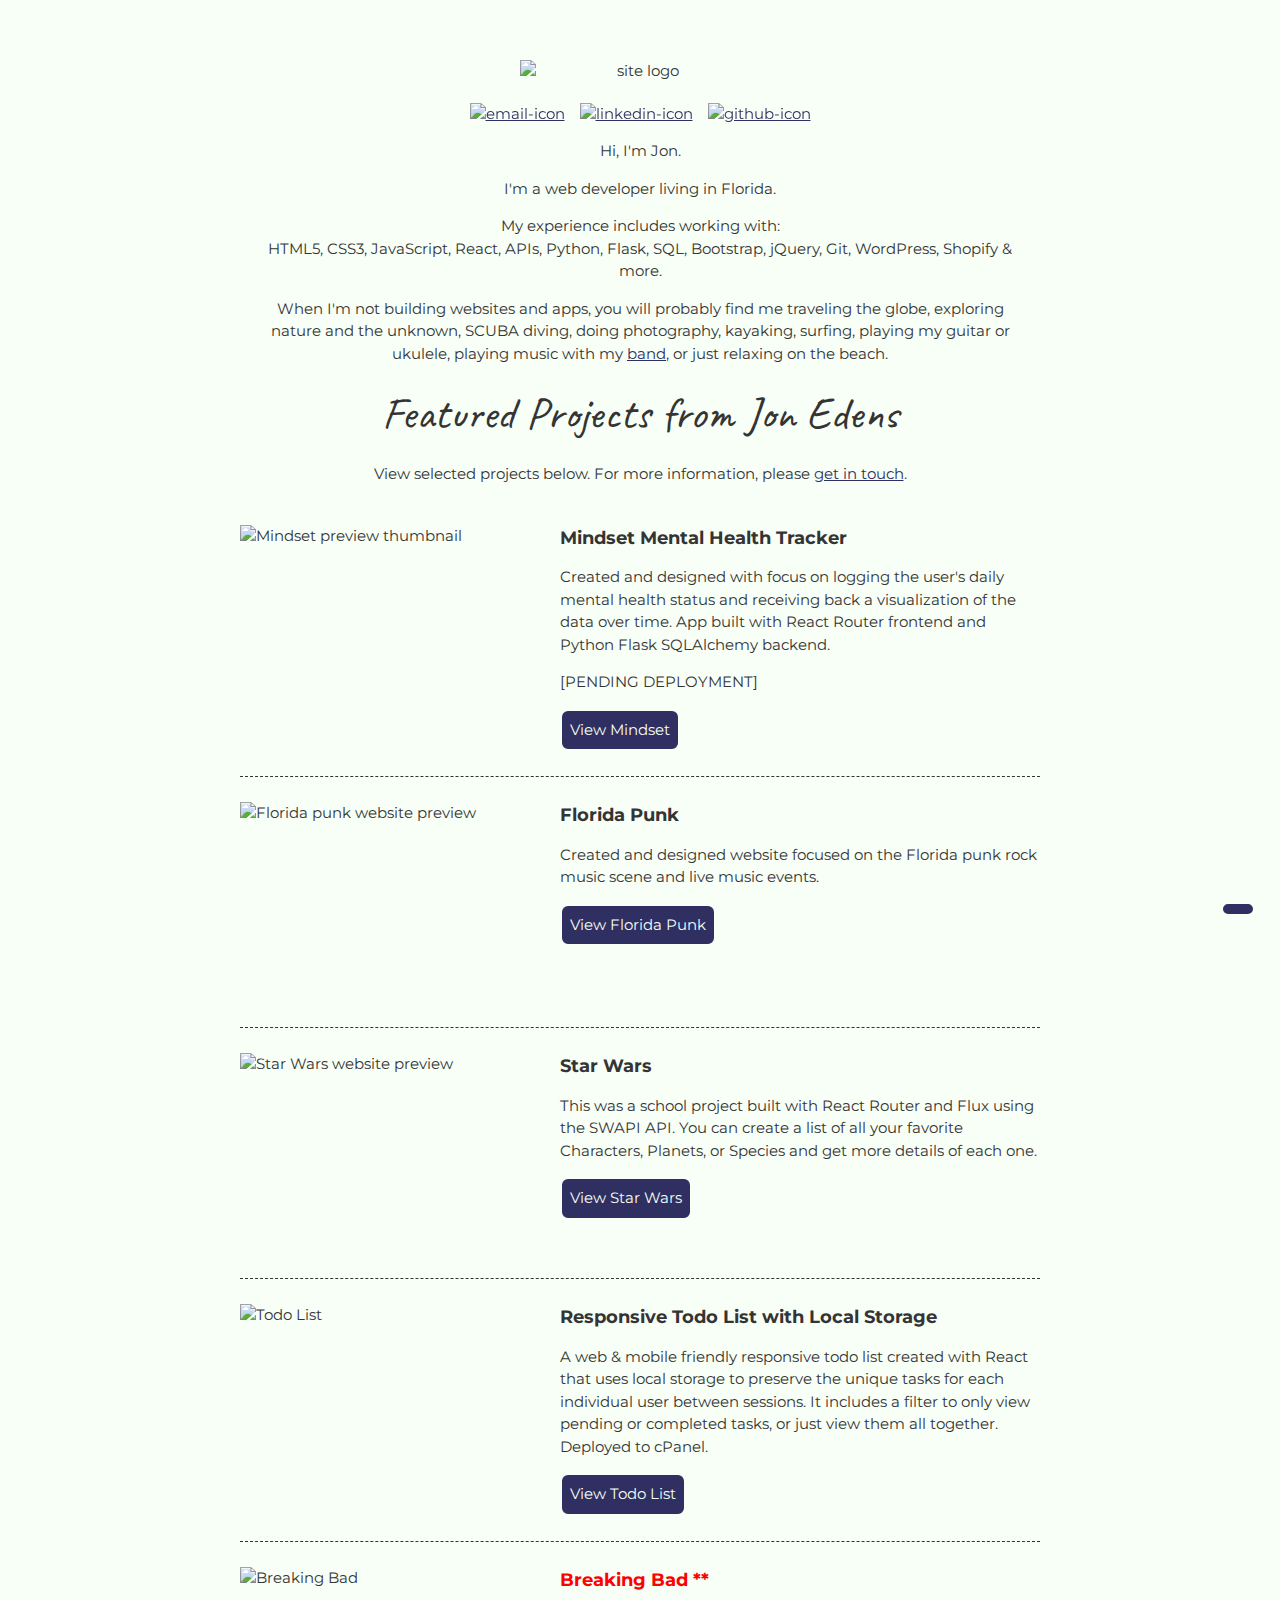
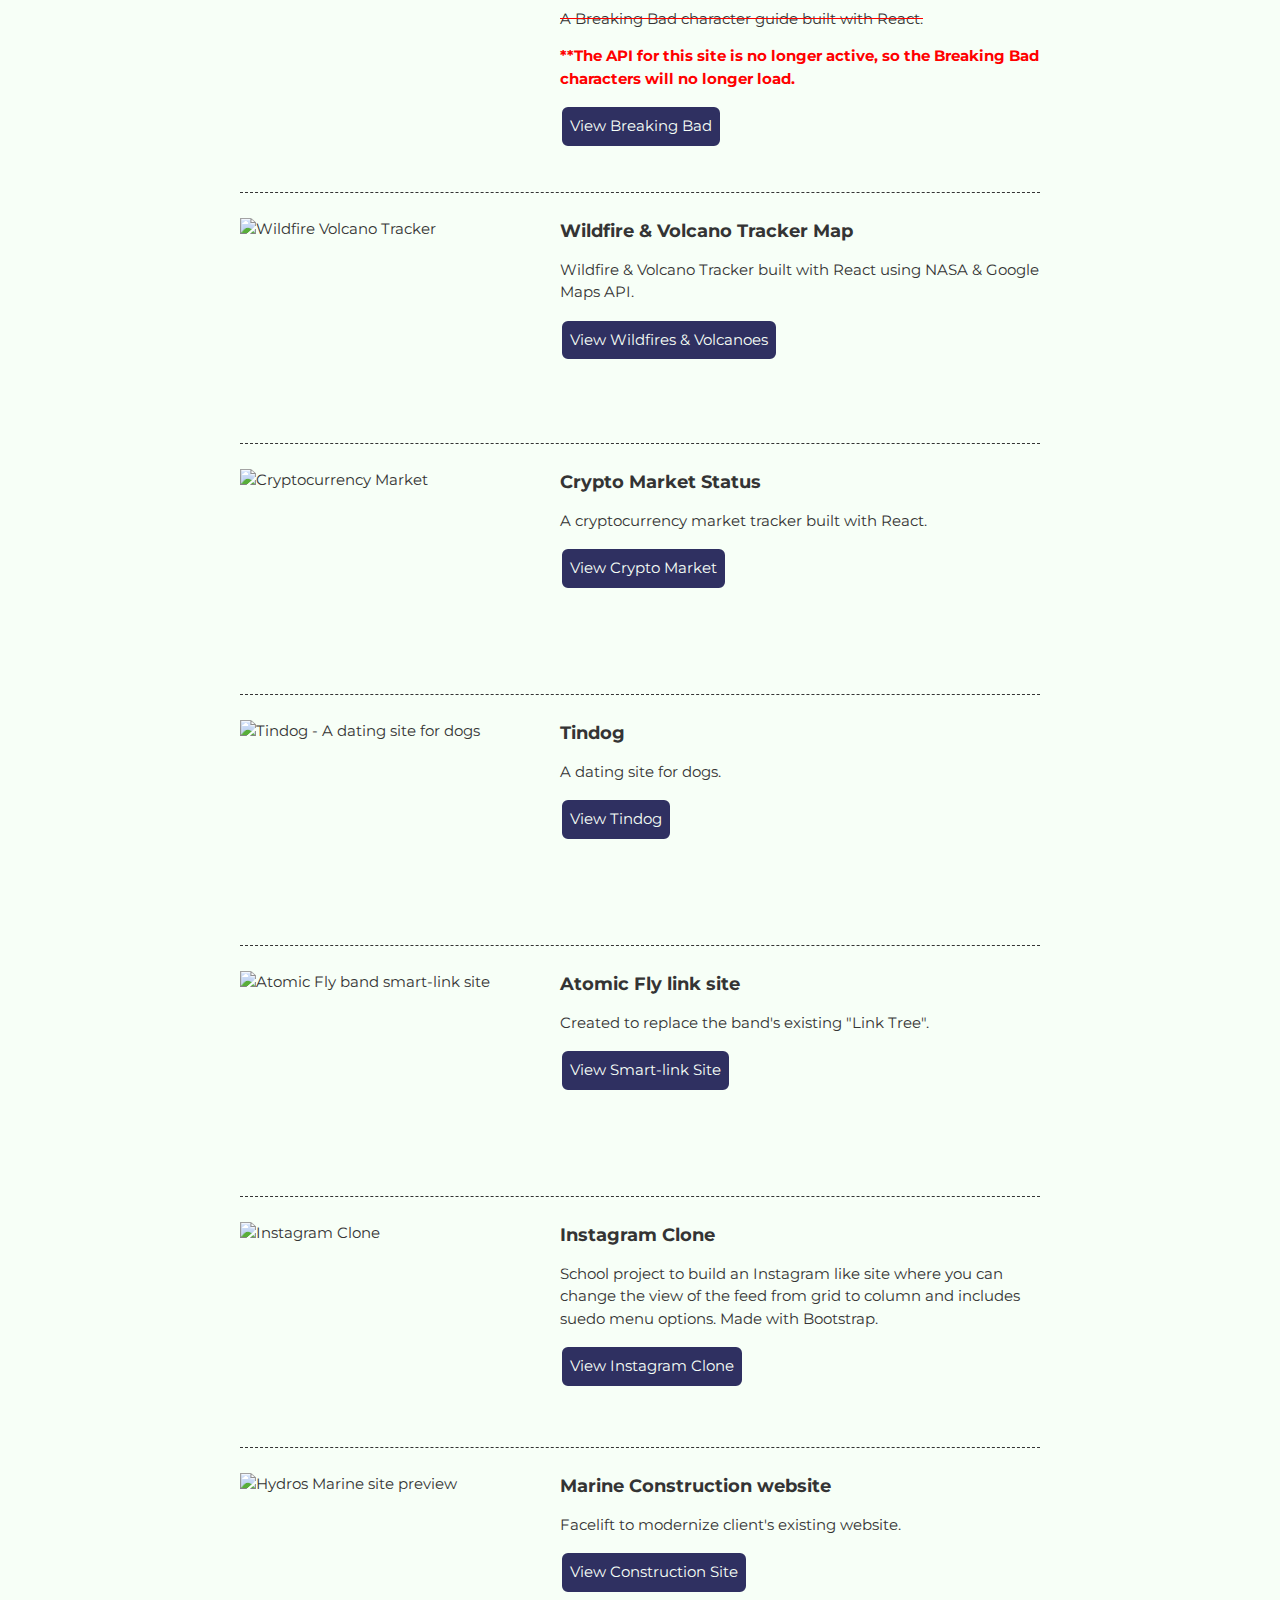
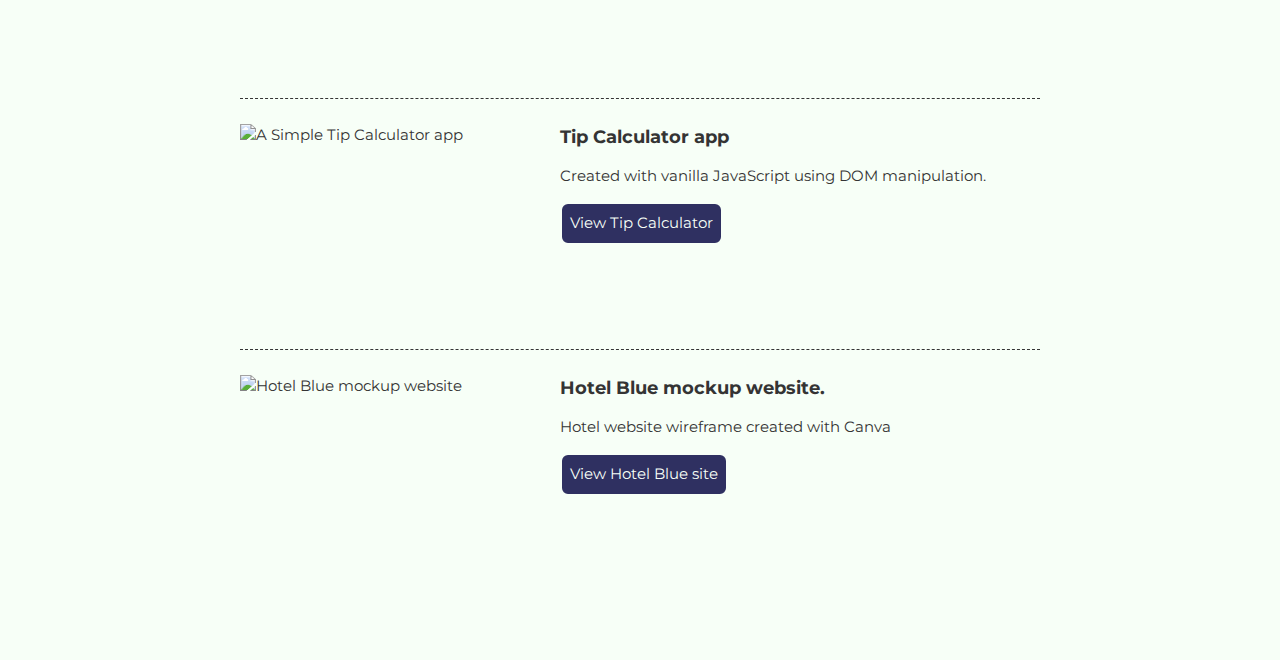
==== commit f179a1e9: "About text update" ====
--- a/index.html
+++ b/index.html
@@ -37,11 +37,6 @@
       src="https://kit.fontawesome.com/2d49b71255.js"
       crossorigin="anonymous"
     ></script>
-    <!-- <link
-      rel="stylesheet"
-      href="https://kit.fontawesome.com/2d49b71255.css"
-      crossorigin="anonymous"
-    /> -->
     <link
       href="https://jonedens.com/images/favicon-round-je.png"
       rel="shortcut icon"
@@ -92,7 +87,7 @@
             </p>
             <p>
               When I'm not building websites and apps, you will probably find me
-              traveling the globe, exploring the nature and the unknown, SCUBA
+              traveling the globe, exploring nature and the unknown, SCUBA
               diving, doing photography, kayaking, surfing, playing my guitar or
               ukulele, playing music with my
               <a
--- a/styles.css
+++ b/styles.css
@@ -194,9 +194,7 @@
   display: inline-block;
   border: 2px solid #f7fff7;
 }
-/* .projects btn:hover {
-  background: rgba(47, 48, 97, 80%);
-} */
+
 .projects .btn:hover {
   text-decoration: none;
   border: 2px solid #946dff;
@@ -248,13 +246,6 @@
 
 /* Scroll to top button
 ----------------------------------------------------------- */
-/* .section {
-  height: 100vh;
-  background: #dedede;
-  margin-bottom: 20px;
-  font-size: 100px;
-} */
-
 .scroll-container {
   position: absolute;
   top: 0;
